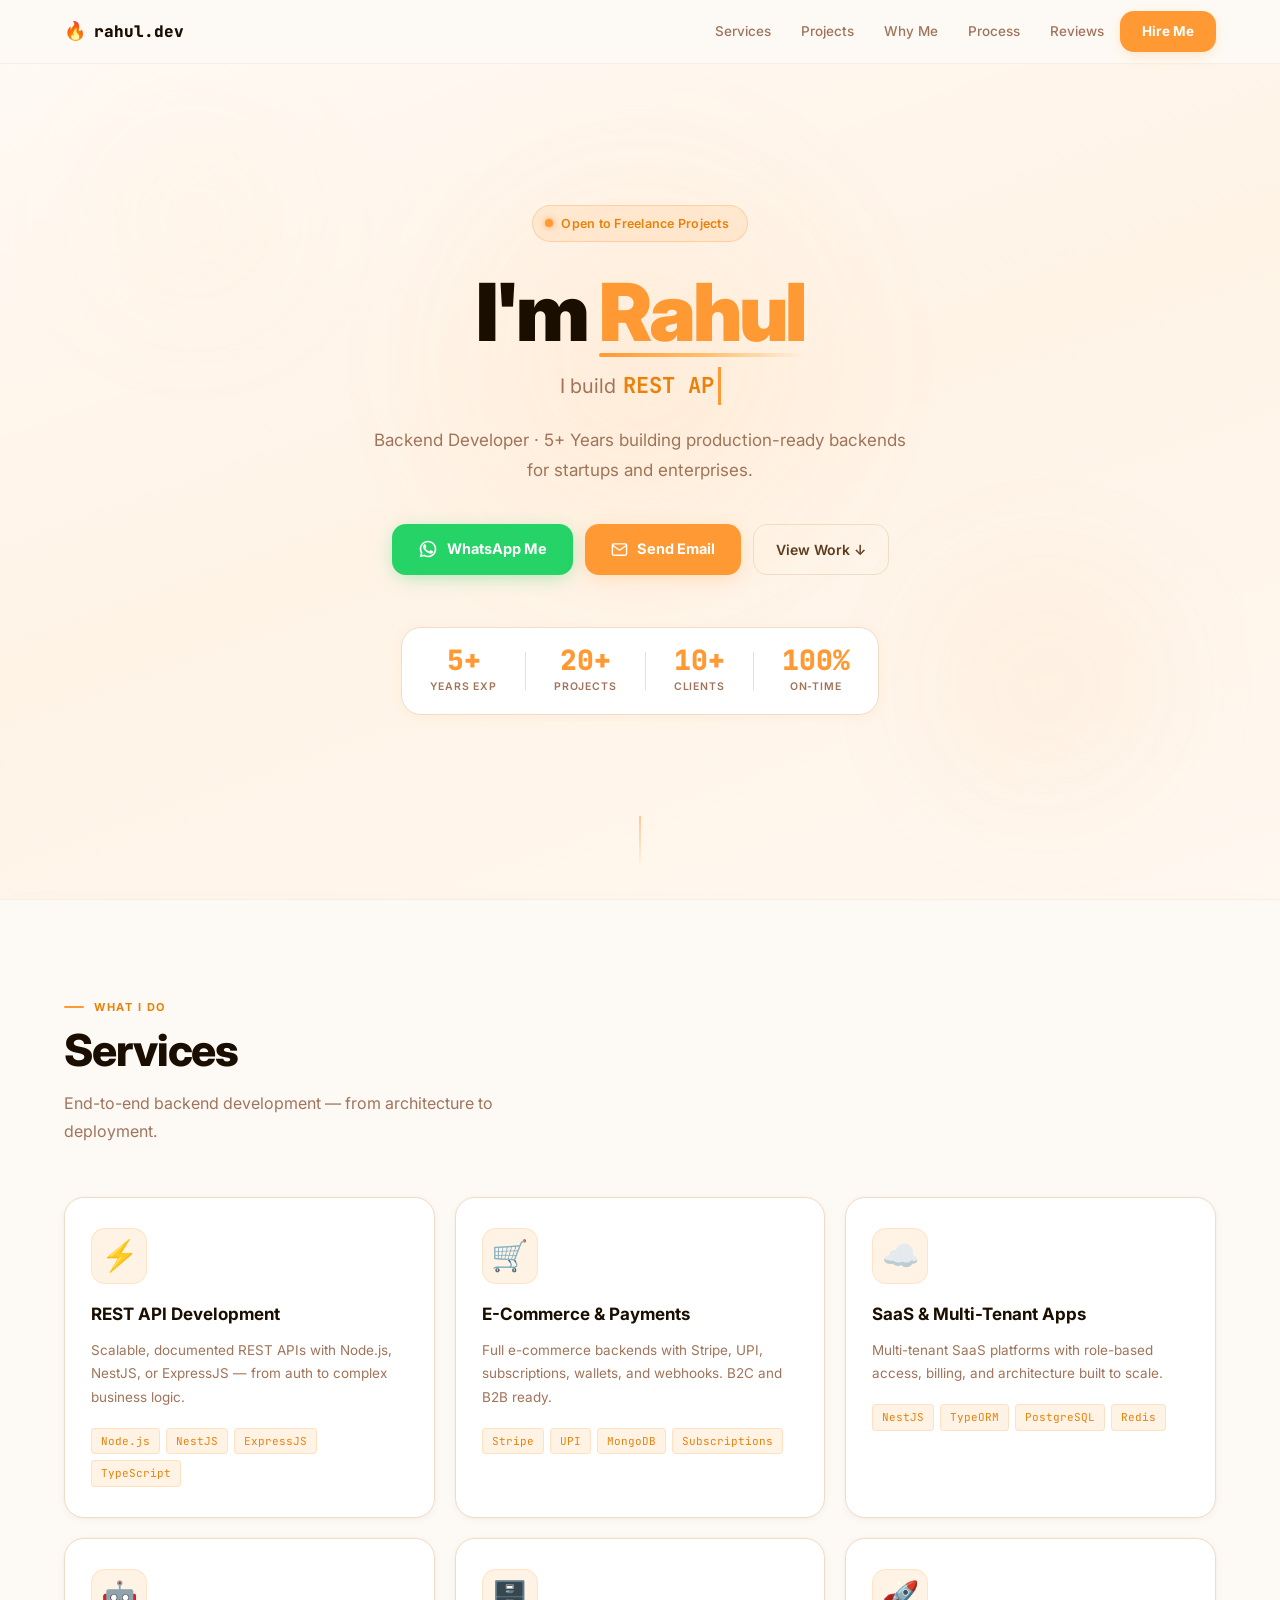
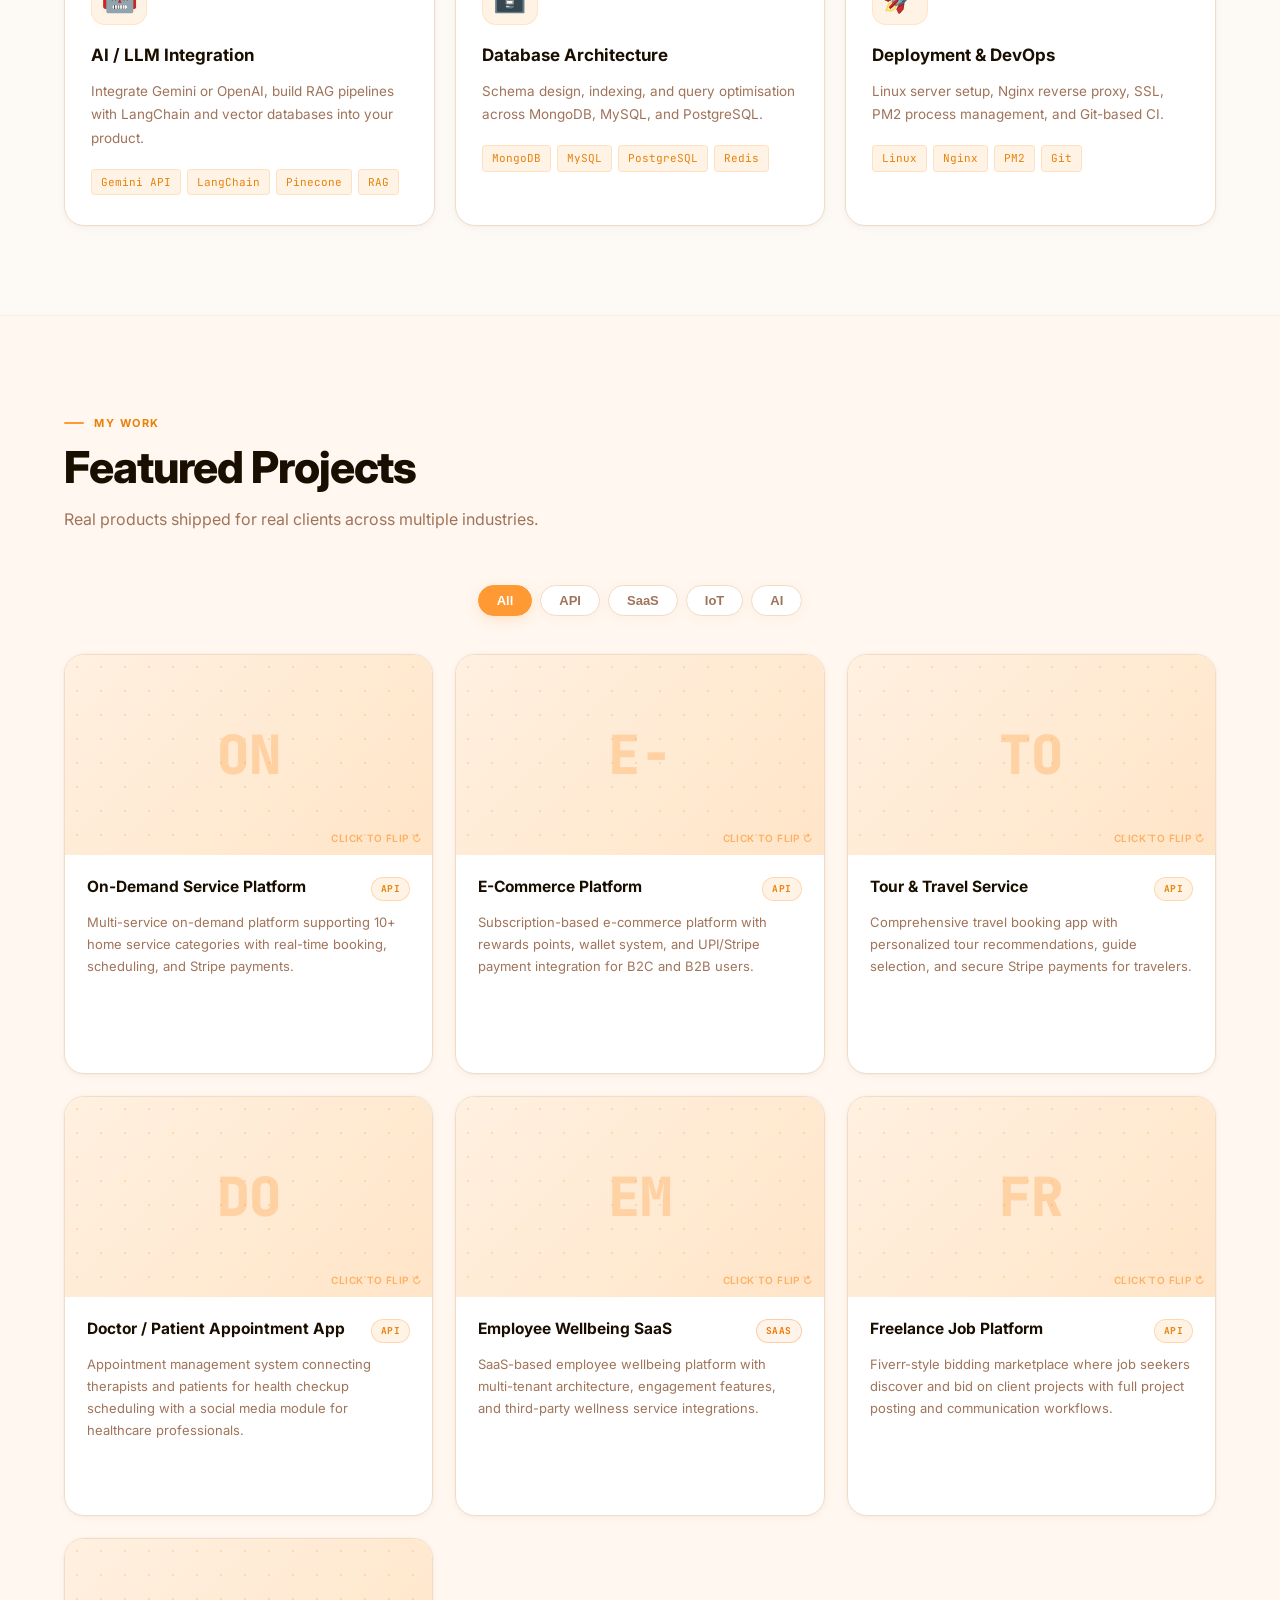
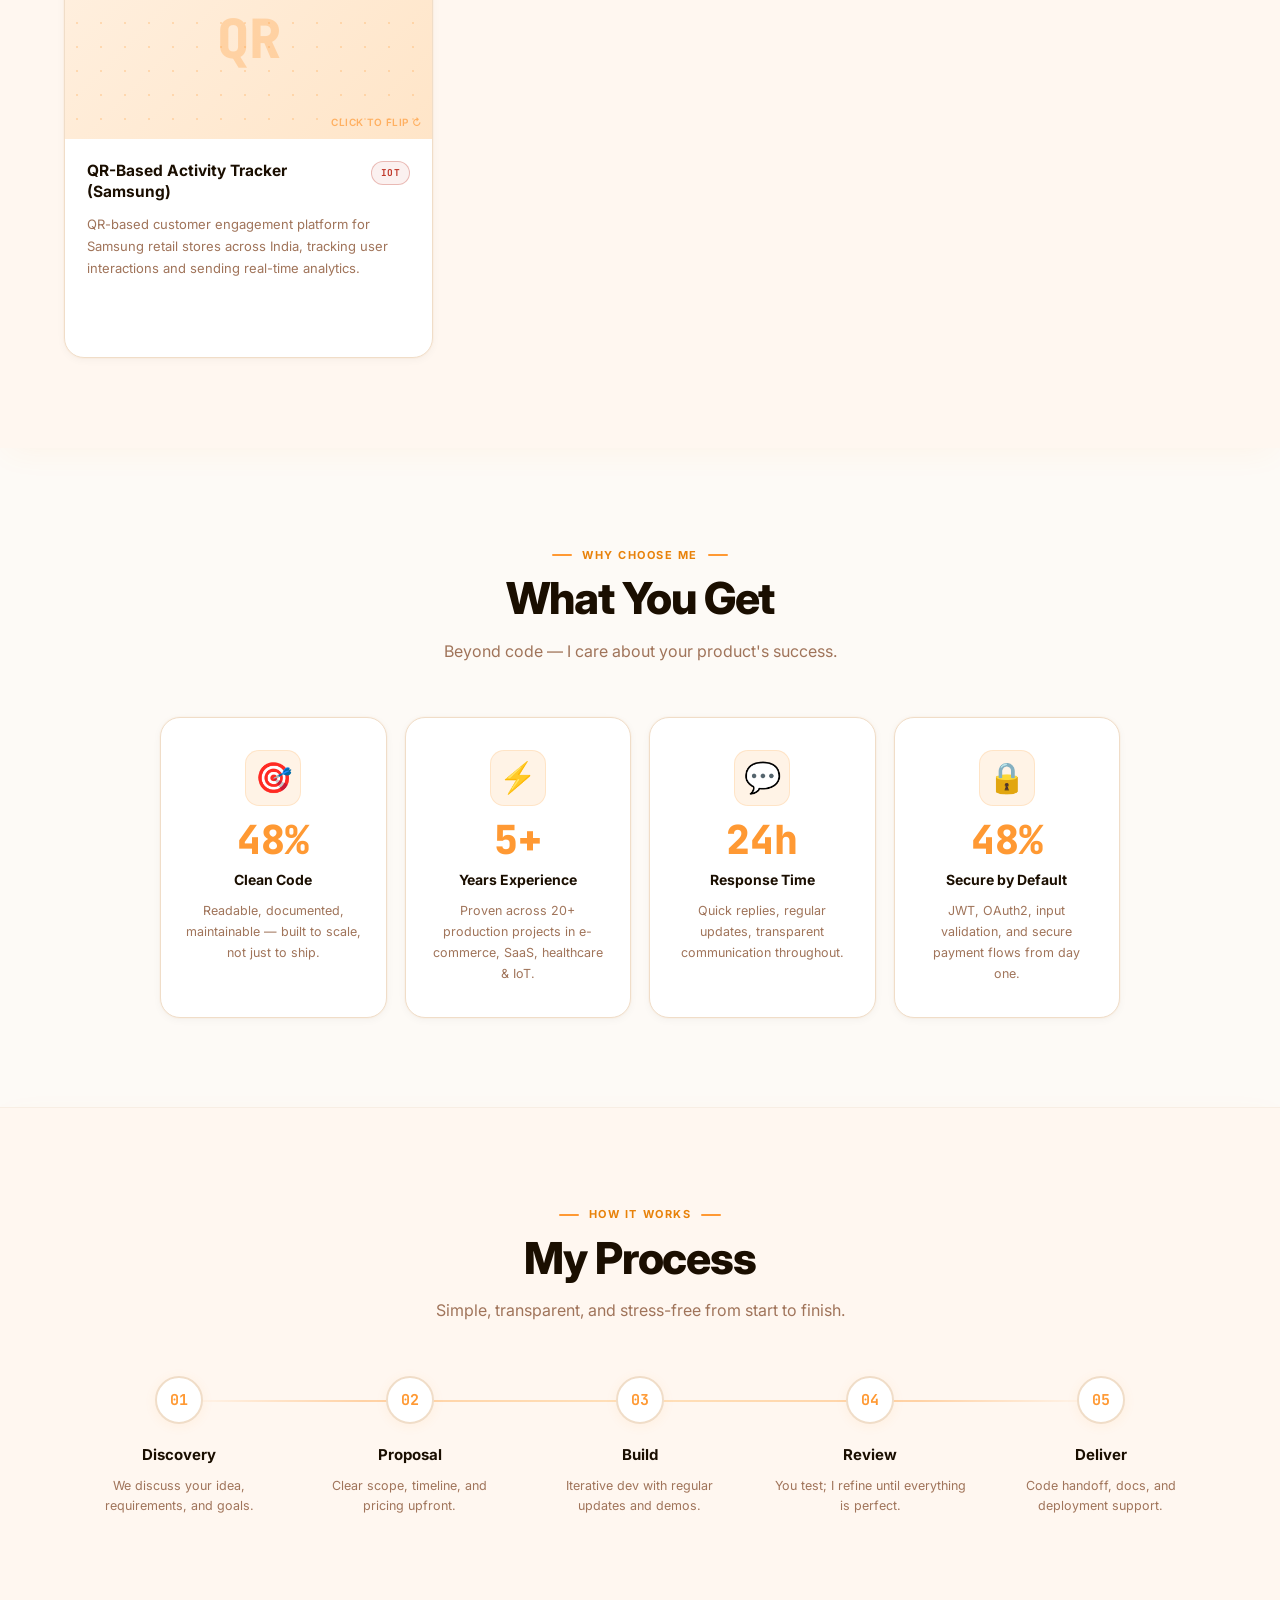
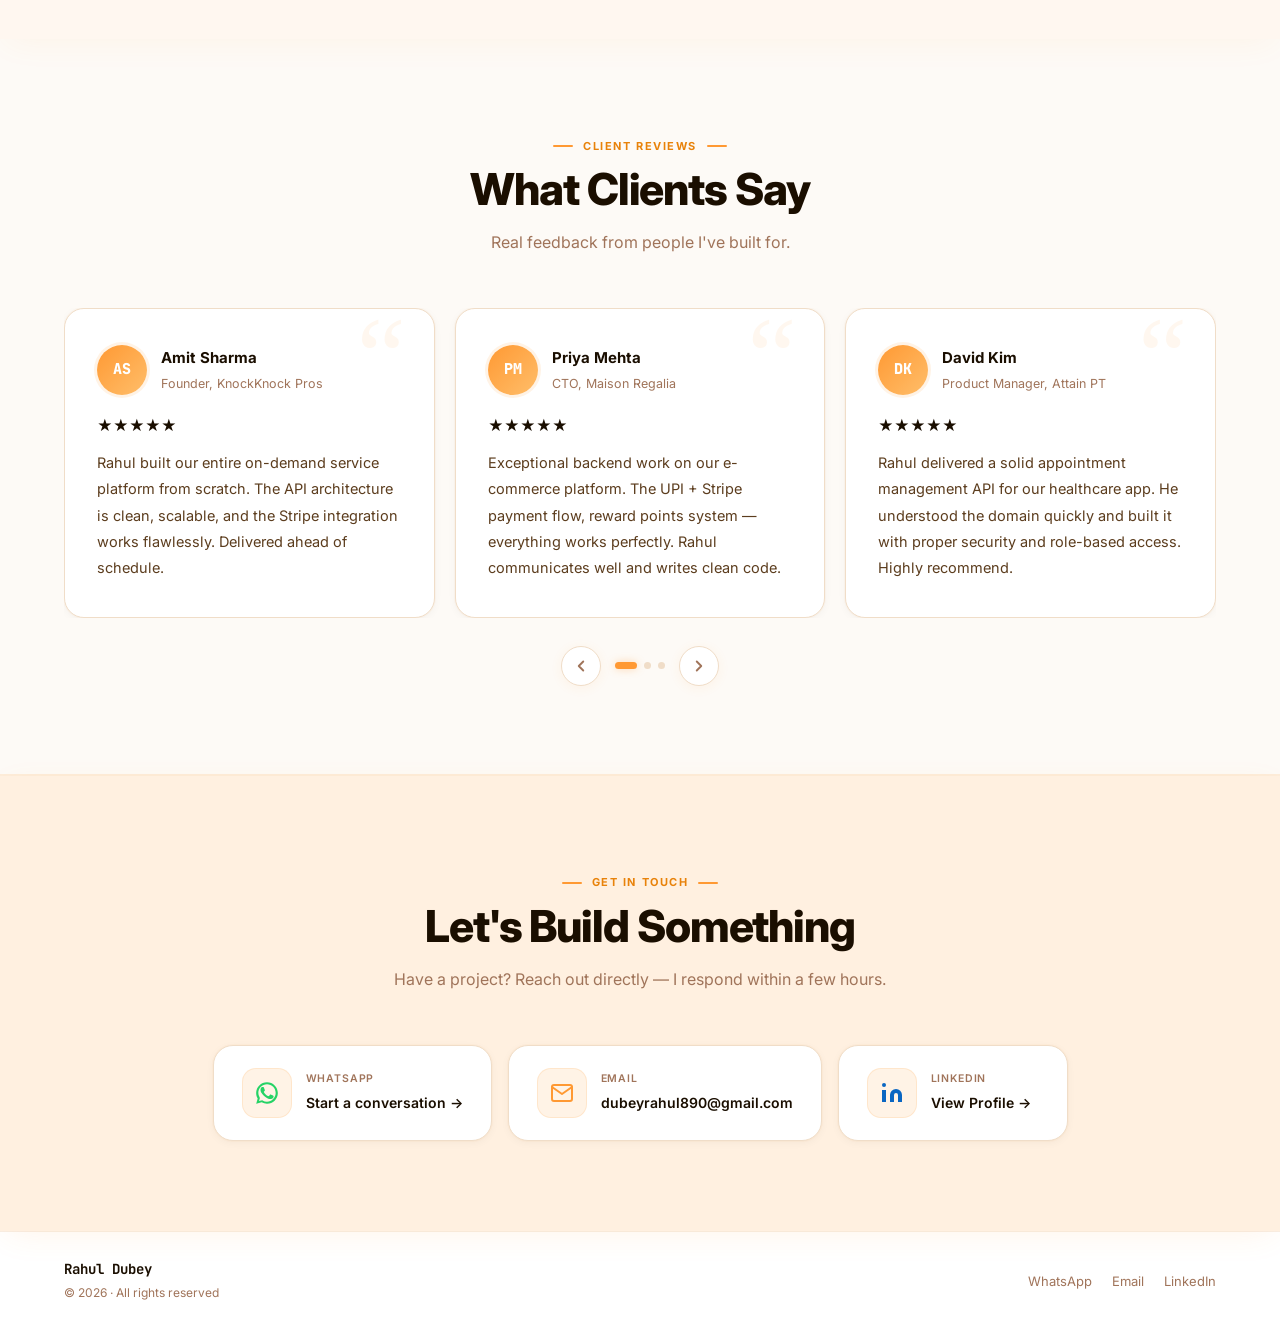
==== portfolio.html @ d38f20e8 "feat(portfolio): restructure project layout and build data-driven portfolio system - Add portfolio.j" ====
<!DOCTYPE html>
<html lang="en">
<head>
<meta charset="UTF-8">
<meta name="viewport" content="width=device-width, initial-scale=1.0">
<title>Rahul Dubey — Hire a Backend Developer</title>
<meta name="description" content="Hire Rahul Dubey — 5+ years Node.js backend developer. REST APIs, SaaS, Payments, AI. Contact via WhatsApp or Email.">
<link rel="icon" href="data:image/svg+xml,<svg xmlns=%22http://www.w3.org/2000/svg%22 viewBox=%220 0 100 100%22><text y=%22.9em%22 font-size=%2290%22>�</text></svg>">
<link rel="preconnect" href="https://fonts.googleapis.com">
<link rel="preconnect" href="https://fonts.gstatic.com" crossorigin>
<link href="https://fonts.googleapis.com/css2?family=JetBrains+Mono:wght@400;700;800&family=Inter:wght@400;500;600;700;800;900&display=swap" rel="stylesheet">
<link rel="stylesheet" href="css/portfolio-style.css">
</head>
<body>

<canvas id="pf-canvas" aria-hidden="true"></canvas>

<!-- ============ NAV ============ -->
<nav class="nav" id="pf-nav">
  <div class="nav-logo">
    <span class="nav-logo-flame">🔥</span>
    <span id="pf-nav-name">rahul.dev</span>
  </div>
  <div class="nav-links" id="pf-nav-links">
    <a href="#services" class="nav-link">Services</a>
    <a href="#projects" class="nav-link">Projects</a>
    <a href="#why"      class="nav-link">Why Me</a>
    <a href="#process"  class="nav-link">Process</a>
    <a href="#testimonials" class="nav-link">Reviews</a>
    <a href="#contact"  class="nav-link nav-cta">Hire Me</a>
  </div>
  <button class="nav-hamburger" id="pf-hamburger" aria-label="Menu">
    <span></span><span></span><span></span>
  </button>
</nav>

<!-- ============ HERO ============ -->
<section class="hero" id="home">
  <div class="hero-orb hero-orb-1" aria-hidden="true"></div>
  <div class="hero-orb hero-orb-2" aria-hidden="true"></div>
  <div class="hero-orb hero-orb-3" aria-hidden="true"></div>

  <div class="hero-inner">
    <div class="hero-badge">
      <span class="hero-badge-dot"></span>
      <span id="pf-availability-text">Open to Freelance Projects</span>
    </div>

    <h1 class="hero-name" id="pf-hero-name">I'm <span class="hero-name-accent">Rahul</span></h1>

    <div class="hero-typewriter-wrap">
      <span class="hero-tw-prefix">I build </span>
      <span class="hero-tw-text" id="pf-typewriter"></span>
    </div>

    <p class="hero-sub" id="pf-hero-sub">Backend Developer · 5+ years shipping production-ready APIs for startups and enterprises across India and beyond.</p>

    <div class="hero-ctas">
      <a href="#" id="pf-wa-btn" class="btn-wa" target="_blank" rel="noopener">
        <svg width="20" height="20" viewBox="0 0 24 24" fill="currentColor"><path d="M17.472 14.382c-.297-.149-1.758-.867-2.03-.967-.273-.099-.471-.148-.67.15-.197.297-.767.966-.94 1.164-.173.199-.347.223-.644.075-.297-.15-1.255-.463-2.39-1.475-.883-.788-1.48-1.761-1.653-2.059-.173-.297-.018-.458.13-.606.134-.133.298-.347.446-.52.149-.174.198-.298.298-.497.099-.198.05-.371-.025-.52-.075-.149-.669-1.612-.916-2.207-.242-.579-.487-.5-.669-.51-.173-.008-.371-.01-.57-.01-.198 0-.52.074-.792.372-.272.297-1.04 1.016-1.04 2.479 0 1.462 1.065 2.875 1.213 3.074.149.198 2.096 3.2 5.077 4.487.709.306 1.262.489 1.694.625.712.227 1.36.195 1.871.118.571-.085 1.758-.719 2.006-1.413.248-.694.248-1.289.173-1.413-.074-.124-.272-.198-.57-.347z"/><path d="M12 2C6.477 2 2 6.477 2 12c0 1.85.505 3.58 1.383 5.065L2.05 21.95l5.003-1.312A9.957 9.957 0 0 0 12 22c5.523 0 10-4.477 10-10S17.523 2 12 2zm0 18a7.95 7.95 0 0 1-4.073-1.117l-.292-.173-3.005.788.802-2.93-.19-.302A7.957 7.957 0 0 1 4 12c0-4.411 3.589-8 8-8s8 3.589 8 8-3.589 8-8 8z"/></svg>
        WhatsApp Me
      </a>
      <a href="#" id="pf-email-btn" class="btn-email">
        <svg width="17" height="17" viewBox="0 0 24 24" fill="none" stroke="currentColor" stroke-width="2" stroke-linecap="round" stroke-linejoin="round"><path d="M4 4h16c1.1 0 2 .9 2 2v12c0 1.1-.9 2-2 2H4c-1.1 0-2-.9-2-2V6c0-1.1.9-2 2-2z"/><polyline points="22,6 12,13 2,6"/></svg>
        Send Email
      </a>
      <a href="#projects" class="btn-ghost">View Work ↓</a>
    </div>

    <div class="hero-stats" id="pf-hero-stats"></div>
  </div>

  <a href="#services" class="scroll-cue" aria-label="Scroll down">
    <span class="scroll-cue-line"></span>
  </a>
</section>

<!-- ============ SERVICES ============ -->
<section id="services" class="section-dark">
  <div class="section-wrap">
    <div class="section-eyebrow">What I Do</div>
    <h2 class="section-heading">Services</h2>
    <p class="section-sub">End-to-end backend development — from architecture to deployment.</p>
    <div class="services-grid" id="pf-services"></div>
  </div>
</section>

<!-- ============ PROJECTS ============ -->
<section id="projects" class="section-darker">
  <div class="section-wrap">
    <div class="section-eyebrow">My Work</div>
    <h2 class="section-heading">Featured Projects</h2>
    <p class="section-sub">Real products shipped for real clients across multiple industries.</p>
    <div class="filter-row">
      <button class="filter-btn active" data-filter="all">All</button>
      <button class="filter-btn" data-filter="api">API</button>
      <button class="filter-btn" data-filter="saas">SaaS</button>
      <button class="filter-btn" data-filter="iot">IoT</button>
      <button class="filter-btn" data-filter="ai">AI</button>
    </div>
    <div class="projects-grid" id="pf-projects"></div>
  </div>
</section>

<!-- ============ WHY ME ============ -->
<section id="why" class="section-dark">
  <div class="section-wrap section-center">
    <div class="section-eyebrow">Why Choose Me</div>
    <h2 class="section-heading">What You Get</h2>
    <p class="section-sub">Beyond code — I care about your product's success.</p>
    <div class="why-grid" id="pf-why-grid"></div>
  </div>
</section>

<!-- ============ PROCESS ============ -->
<section id="process" class="section-darker">
  <div class="section-wrap section-center">
    <div class="section-eyebrow">How It Works</div>
    <h2 class="section-heading">My Process</h2>
    <p class="section-sub">Simple, transparent, and stress-free from start to finish.</p>
    <div class="process-track" id="pf-process"></div>
  </div>
</section>

<!-- ============ TESTIMONIALS ============ -->
<section id="testimonials" class="section-dark">
  <div class="section-wrap section-center">
    <div class="section-eyebrow">Client Reviews</div>
    <h2 class="section-heading">What Clients Say</h2>
    <p class="section-sub">Real feedback from people I've built for.</p>
    <div class="testimonials-track" id="pf-testimonials"></div>
    <div class="testimonials-nav">
      <button class="tnav-btn" id="pf-tprev" aria-label="Previous">
        <svg width="18" height="18" viewBox="0 0 24 24" fill="none" stroke="currentColor" stroke-width="2.5" stroke-linecap="round" stroke-linejoin="round"><polyline points="15 18 9 12 15 6"/></svg>
      </button>
      <div class="testimonials-dots" id="pf-tdots"></div>
      <button class="tnav-btn" id="pf-tnext" aria-label="Next">
        <svg width="18" height="18" viewBox="0 0 24 24" fill="none" stroke="currentColor" stroke-width="2.5" stroke-linecap="round" stroke-linejoin="round"><polyline points="9 18 15 12 9 6"/></svg>
      </button>
    </div>
  </div>
</section>

<!-- ============ CONTACT ============ -->
<section id="contact" class="section-contact">
  <div class="section-wrap section-center">
    <div class="section-eyebrow">Get In Touch</div>
    <h2 class="section-heading">Let's Build Something</h2>
    <p class="section-sub">Have a project? Reach out directly — I respond within a few hours.</p>
    <div class="contact-cards" id="pf-contact-cards">
      <a href="#" id="pf-wa-cta" class="contact-card contact-wa" target="_blank" rel="noopener">
        <div class="contact-card-icon">
          <svg width="26" height="26" viewBox="0 0 24 24" fill="#25d366"><path d="M17.472 14.382c-.297-.149-1.758-.867-2.03-.967-.273-.099-.471-.148-.67.15-.197.297-.767.966-.94 1.164-.173.199-.347.223-.644.075-.297-.15-1.255-.463-2.39-1.475-.883-.788-1.48-1.761-1.653-2.059-.173-.297-.018-.458.13-.606.134-.133.298-.347.446-.52.149-.174.198-.298.298-.497.099-.198.05-.371-.025-.52-.075-.149-.669-1.612-.916-2.207-.242-.579-.487-.5-.669-.51-.173-.008-.371-.01-.57-.01-.198 0-.52.074-.792.372-.272.297-1.04 1.016-1.04 2.479 0 1.462 1.065 2.875 1.213 3.074.149.198 2.096 3.2 5.077 4.487.709.306 1.262.489 1.694.625.712.227 1.36.195 1.871.118.571-.085 1.758-.719 2.006-1.413.248-.694.248-1.289.173-1.413-.074-.124-.272-.198-.57-.347z"/><path d="M12 2C6.477 2 2 6.477 2 12c0 1.85.505 3.58 1.383 5.065L2.05 21.95l5.003-1.312A9.957 9.957 0 0 0 12 22c5.523 0 10-4.477 10-10S17.523 2 12 2zm0 18a7.95 7.95 0 0 1-4.073-1.117l-.292-.173-3.005.788.802-2.93-.19-.302A7.957 7.957 0 0 1 4 12c0-4.411 3.589-8 8-8s8 3.589 8 8-3.589 8-8 8z"/></svg>
        </div>
        <div class="contact-card-text">
          <div class="contact-card-label">WhatsApp</div>
          <div class="contact-card-value">Start a conversation →</div>
        </div>
      </a>
      <a href="#" id="pf-email-cta" class="contact-card contact-em">
        <div class="contact-card-icon">
          <svg width="24" height="24" viewBox="0 0 24 24" fill="none" stroke="#FF9933" stroke-width="2" stroke-linecap="round" stroke-linejoin="round"><path d="M4 4h16c1.1 0 2 .9 2 2v12c0 1.1-.9 2-2 2H4c-1.1 0-2-.9-2-2V6c0-1.1.9-2 2-2z"/><polyline points="22,6 12,13 2,6"/></svg>
        </div>
        <div class="contact-card-text">
          <div class="contact-card-label">Email</div>
          <div class="contact-card-value" id="pf-email-cta-val">Send a mail →</div>
        </div>
      </a>
      <a href="#" id="pf-li-cta" class="contact-card contact-li" target="_blank" rel="noopener">
        <div class="contact-card-icon">
          <svg width="24" height="24" viewBox="0 0 24 24" fill="#0a66c2"><path d="M16 8a6 6 0 0 1 6 6v7h-4v-7a2 2 0 0 0-2-2 2 2 0 0 0-2 2v7h-4v-7a6 6 0 0 1 6-6zM2 9h4v12H2z"/><circle cx="4" cy="4" r="2"/></svg>
        </div>
        <div class="contact-card-text">
          <div class="contact-card-label">LinkedIn</div>
          <div class="contact-card-value">View Profile →</div>
        </div>
      </a>
    </div>
  </div>
</section>

<!-- ============ FOOTER ============ -->
<footer class="footer">
  <div class="footer-left">
    <span class="footer-name" id="pf-footer-name">Rahul Dubey</span>
    <span class="footer-copy">© <span id="pf-year"></span> · All rights reserved</span>
  </div>
  <div class="footer-links">
    <a href="#" id="pf-footer-wa" target="_blank" rel="noopener">WhatsApp</a>
    <a href="#" id="pf-footer-email">Email</a>
    <a href="#" id="pf-footer-li" target="_blank" rel="noopener">LinkedIn</a>
  </div>
</footer>

<script src="assets/js/portfolio.js"></script>
</body>
</html>
---- css/portfolio-style.css ----
/* =========================================================
   FREELANCE PORTFOLIO — Indian Flag Saffron Theme
   Light background · #FF9933 saffron · Clean & modern
========================================================= */

:root {
  /* Indian flag saffron */
  --saffron:      #FF9933;
  --saffron-deep: #E8820A;
  --saffron-light:#FFF0E0;
  --saffron-mid:  #FFE5C8;
  --saffron-soft: rgba(255,153,51,.12);
  --saffron-glow: rgba(255,153,51,.35);

  --gold:         #F07800;
  --gold-light:   #FFBE6A;

  /* backgrounds — light & warm */
  --bg:           #FDFAF6;
  --bg-alt:       #FFF7F0;
  --bg-card:      #FFFFFF;
  --bg-dark:      #1A0E00;

  /* borders */
  --border:       #F0DDC8;
  --border-soft:  #F8EEE4;

  /* text */
  --text:         #1A0E00;
  --text-dim:     #5C3D1E;
  --text-muted:   #A0745A;

  /* whatsapp */
  --whatsapp:     #25D366;
  --wa-soft:      rgba(37,211,102,.12);

  --r:  8px;
  --rl: 14px;
  --rx: 20px;

  --font:      'Inter', -apple-system, sans-serif;
  --font-mono: 'JetBrains Mono', ui-monospace, monospace;

  --shadow-sm: 0 2px 12px rgba(255,153,51,.08);
  --shadow:    0 4px 24px rgba(255,153,51,.12);
  --shadow-lg: 0 12px 48px rgba(255,153,51,.18);
}

*, *::before, *::after { box-sizing: border-box; margin: 0; padding: 0; }
html { scroll-behavior: smooth; }
body {
  font-family: var(--font);
  background: var(--bg);
  color: var(--text);
  font-size: 15px;
  line-height: 1.7;
  -webkit-font-smoothing: antialiased;
  overflow-x: hidden;
}
a { color: inherit; text-decoration: none; }
ul { list-style: none; }
img { max-width: 100%; display: block; }
::selection { background: var(--saffron-soft); color: var(--saffron-deep); }

::-webkit-scrollbar { width: 5px; }
::-webkit-scrollbar-track { background: var(--bg); }
::-webkit-scrollbar-thumb { background: var(--saffron-light); border-radius: 5px; }
::-webkit-scrollbar-thumb:hover { background: var(--saffron); }

/* =========================================================
   CANVAS
========================================================= */
#pf-canvas {
  position: fixed;
  inset: 0;
  z-index: 0;
  pointer-events: none;
  opacity: .25;
}

/* =========================================================
   NAV
========================================================= */
.nav {
  position: fixed;
  top: 0; left: 0; right: 0;
  z-index: 200;
  height: 64px;
  padding: 0 5vw;
  display: flex;
  align-items: center;
  justify-content: space-between;
  background: rgba(253,250,246,.94);
  backdrop-filter: blur(16px);
  border-bottom: 1px solid var(--border-soft);
  transition: box-shadow .3s, background .3s;
}
.nav.scrolled {
  box-shadow: 0 2px 20px rgba(255,153,51,.1);
  background: rgba(253,250,246,.98);
}

.nav-logo {
  display: flex;
  align-items: center;
  gap: 8px;
  font-family: var(--font-mono);
  font-weight: 800;
  font-size: 16px;
  color: var(--text);
}
.nav-logo-flame { font-size: 18px; }

.nav-links {
  display: flex;
  align-items: center;
  gap: 2px;
}
.nav-link {
  font-size: 13.5px;
  font-weight: 500;
  color: var(--text-muted);
  padding: 7px 14px;
  border-radius: var(--r);
  transition: .15s ease;
}
.nav-link:hover { color: var(--saffron-deep); background: var(--saffron-soft); }

.nav-cta {
  background: var(--saffron) !important;
  color: #fff !important;
  font-weight: 700;
  padding: 9px 22px;
  border-radius: var(--rl);
  box-shadow: 0 4px 16px -4px var(--saffron-glow);
  transition: .2s ease !important;
}
.nav-cta:hover {
  background: var(--saffron-deep) !important;
  transform: translateY(-1px);
  box-shadow: 0 8px 24px -4px var(--saffron-glow) !important;
}

.nav-hamburger {
  display: none;
  flex-direction: column;
  gap: 5px;
  background: none;
  border: none;
  cursor: pointer;
  padding: 6px;
}
.nav-hamburger span {
  display: block; width: 22px; height: 2px;
  background: var(--text-dim); border-radius: 2px; transition: .2s ease;
}

/* =========================================================
   HERO
========================================================= */
.hero {
  position: relative;
  min-height: 100vh;
  display: flex;
  flex-direction: column;
  align-items: center;
  justify-content: center;
  padding: 100px 5vw 80px;
  overflow: hidden;
  z-index: 1;
  background: linear-gradient(160deg, #FFFAF5 0%, #FFF3E6 50%, #FFF8F0 100%);
}

/* decorative blobs */
.hero-orb {
  position: absolute;
  border-radius: 50%;
  pointer-events: none;
  filter: blur(70px);
  opacity: .6;
}
.hero-orb-1 {
  width: 500px; height: 500px;
  background: radial-gradient(circle, rgba(255,153,51,.18) 0%, transparent 70%);
  top: 40%; left: 50%;
  transform: translate(-50%,-50%);
  animation: orb1 14s ease-in-out infinite alternate;
}
.hero-orb-2 {
  width: 340px; height: 340px;
  background: radial-gradient(circle, rgba(240,120,0,.12) 0%, transparent 70%);
  bottom: 5%; right: 5%;
  animation: orb1 18s ease-in-out infinite alternate-reverse;
}
.hero-orb-3 {
  width: 260px; height: 260px;
  background: radial-gradient(circle, rgba(255,190,106,.15) 0%, transparent 70%);
  top: 10%; left: 5%;
  animation: orb1 11s ease-in-out infinite alternate;
}
@keyframes orb1 { from{transform:translate(0,0);} to{transform:translate(20px,-18px);} }
.hero-orb-1 { animation: orb-c 16s ease-in-out infinite alternate; }
@keyframes orb-c {
  from { transform: translate(-50%,-50%) scale(1); }
  to   { transform: translate(-50%,-42%) scale(1.1); }
}

.hero-inner {
  position: relative;
  z-index: 2;
  max-width: 760px;
  text-align: center;
}

.hero-badge {
  display: inline-flex;
  align-items: center;
  gap: 8px;
  background: var(--saffron-soft);
  border: 1px solid rgba(255,153,51,.3);
  border-radius: 999px;
  padding: 7px 18px 7px 12px;
  font-size: 12.5px;
  font-weight: 600;
  color: var(--saffron-deep);
  margin-bottom: 28px;
  letter-spacing: .02em;
}
.hero-badge-dot {
  width: 8px; height: 8px; border-radius: 50%;
  background: var(--saffron);
  box-shadow: 0 0 6px var(--saffron);
  animation: pulse 2s ease-in-out infinite;
}
@keyframes pulse { 0%,100%{opacity:1;} 50%{opacity:.45;} }

.hero-name {
  font-size: clamp(44px, 7.5vw, 80px);
  font-weight: 900;
  letter-spacing: -.035em;
  line-height: 1.05;
  margin-bottom: 12px;
  color: var(--text);
}
.hero-name-accent {
  color: var(--saffron);
  position: relative;
  display: inline-block;
}
.hero-name-accent::after {
  content: '';
  position: absolute;
  left: 0; right: 0; bottom: -3px;
  height: 4px;
  background: linear-gradient(90deg, var(--saffron), var(--gold-light), transparent);
  border-radius: 2px;
}

.hero-typewriter-wrap {
  display: flex;
  align-items: center;
  justify-content: center;
  gap: 7px;
  margin-bottom: 20px;
  height: 40px;
}
.hero-tw-prefix { font-size: 20px; color: var(--text-muted); }
.hero-tw-text {
  font-size: 22px;
  font-weight: 700;
  color: var(--saffron-deep);
  font-family: var(--font-mono);
  border-right: 3px solid var(--saffron);
  padding-right: 4px;
  min-width: 4px;
  animation: blink 1s step-end infinite;
}
@keyframes blink { 50% { border-color: transparent; } }

.hero-sub {
  font-size: clamp(14px, 2vw, 17px);
  color: var(--text-muted);
  margin-bottom: 38px;
  max-width: 540px;
  margin-left: auto;
  margin-right: auto;
  line-height: 1.75;
}

.hero-ctas {
  display: flex;
  gap: 12px;
  justify-content: center;
  flex-wrap: wrap;
  margin-bottom: 52px;
}

.btn-wa {
  display: inline-flex; align-items: center; gap: 9px;
  padding: 13px 26px;
  background: var(--whatsapp);
  color: #fff;
  font-size: 14.5px; font-weight: 700;
  border-radius: var(--rl);
  box-shadow: 0 4px 20px -4px rgba(37,211,102,.45);
  transition: .2s ease;
}
.btn-wa:hover { background: #1db954; transform: translateY(-2px); box-shadow: 0 8px 28px -4px rgba(37,211,102,.55); }

.btn-email {
  display: inline-flex; align-items: center; gap: 9px;
  padding: 13px 26px;
  background: var(--saffron);
  color: #fff;
  font-size: 14.5px; font-weight: 700;
  border-radius: var(--rl);
  box-shadow: 0 4px 20px -4px var(--saffron-glow);
  transition: .2s ease;
}
.btn-email:hover { background: var(--saffron-deep); transform: translateY(-2px); box-shadow: 0 8px 28px -4px var(--saffron-glow); }

.btn-ghost {
  display: inline-flex; align-items: center; gap: 9px;
  padding: 13px 22px;
  background: transparent;
  color: var(--text-dim);
  font-size: 14px; font-weight: 600;
  border-radius: var(--rl);
  border: 1.5px solid var(--border);
  transition: .2s ease;
}
.btn-ghost:hover { border-color: var(--saffron); color: var(--saffron-deep); background: var(--saffron-soft); transform: translateY(-2px); }

/* stats strip */
.hero-stats {
  display: inline-flex;
  align-items: center;
  border: 1.5px solid var(--border);
  border-radius: var(--rx);
  background: var(--bg-card);
  box-shadow: var(--shadow-sm);
  overflow: hidden;
}
.hero-stat { padding: 18px 28px; text-align: center; }
.hero-stat-sep { width: 1px; height: 38px; background: var(--border); flex-shrink: 0; }
.hero-stat-num {
  font-family: var(--font-mono);
  font-size: 28px; font-weight: 800;
  color: var(--saffron);
  line-height: 1; margin-bottom: 4px;
}
.hero-stat-label {
  font-size: 10.5px; color: var(--text-muted);
  text-transform: uppercase; letter-spacing: .08em; font-weight: 600;
}

/* scroll cue */
.scroll-cue {
  position: absolute; bottom: 32px; left: 50%;
  transform: translateX(-50%); z-index: 2;
  display: flex; flex-direction: column; align-items: center;
}
.scroll-cue-line {
  width: 1px; height: 52px;
  background: linear-gradient(to bottom, var(--saffron), transparent);
  animation: scroll-ln 2s ease-in-out infinite;
}
@keyframes scroll-ln {
  0%   { transform: scaleY(0); transform-origin: top; }
  50%  { transform: scaleY(1); transform-origin: top; }
  51%  { transform: scaleY(1); transform-origin: bottom; }
  100% { transform: scaleY(0); transform-origin: bottom; }
}

/* =========================================================
   SECTIONS
========================================================= */
.section-dark    { background: var(--bg);          position: relative; z-index: 2; box-shadow: 0 -1px 0 var(--border-soft), 0 8px 32px -8px rgba(255,153,51,.06); }
.section-darker  { background: var(--bg-alt);       position: relative; z-index: 3; box-shadow: 0 -1px 0 var(--border-soft), 0 8px 32px -8px rgba(255,153,51,.08); }
.section-contact { background: var(--saffron-light);position: relative; z-index: 4; box-shadow: 0 -2px 0 rgba(255,153,51,.15), 0 8px 32px -8px rgba(255,153,51,.12); }

.section-wrap {
  width: 100%;
  padding: 90px 5vw;
}
.section-center { text-align: center; }
.section-center .section-sub { margin-left: auto; margin-right: auto; }

.section-eyebrow {
  display: inline-flex;
  align-items: center;
  gap: 10px;
  font-size: 11px; font-weight: 700;
  text-transform: uppercase; letter-spacing: .14em;
  color: var(--saffron-deep);
  margin-bottom: 10px;
}
.section-eyebrow::before {
  content: '';
  width: 20px; height: 2px;
  background: var(--saffron);
  border-radius: 2px;
}
.section-center .section-eyebrow::after {
  content: '';
  width: 20px; height: 2px;
  background: var(--saffron);
  border-radius: 2px;
}

.section-heading {
  font-size: clamp(26px, 4vw, 44px);
  font-weight: 800; letter-spacing: -.025em; line-height: 1.1;
  margin-bottom: 14px; color: var(--text);
}
.section-sub {
  font-size: 16px; color: var(--text-muted);
  max-width: 520px; margin-bottom: 52px; line-height: 1.75;
}

/* =========================================================
   SERVICES
========================================================= */
.services-grid {
  display: grid;
  grid-template-columns: repeat(auto-fill, minmax(300px, 1fr));
  gap: 20px;
}

.svc-card {
  background: var(--bg-card);
  border: 1.5px solid var(--border);
  border-radius: var(--rx);
  padding: 30px 26px;
  position: relative;
  overflow: hidden;
  cursor: default;
  transition: transform .28s ease, box-shadow .28s ease, border-color .28s ease;
  box-shadow: 0 2px 8px rgba(0,0,0,.04), 0 0 0 1px rgba(255,153,51,.04);
  z-index: 1;
}
.svc-card::before {
  content: '';
  position: absolute;
  top: 0; left: 0; right: 0; height: 3px;
  background: linear-gradient(90deg, var(--saffron), var(--gold-light));
  transform: scaleX(0); transform-origin: left;
  transition: transform .35s ease;
  border-radius: var(--rx) var(--rx) 0 0;
}
.svc-card:hover {
  transform: translateY(-6px);
  border-color: rgba(255,153,51,.35);
  box-shadow: 0 20px 48px -8px rgba(255,153,51,.2), 0 4px 16px rgba(0,0,0,.06);
  z-index: 2;
}
.svc-card:hover::before { transform: scaleX(1); }

.svc-icon {
  font-size: 30px; margin-bottom: 16px;
  display: inline-flex; align-items: center; justify-content: center;
  width: 56px; height: 56px;
  background: var(--saffron-soft);
  border-radius: var(--rl);
  border: 1px solid rgba(255,153,51,.18);
}
.svc-title { font-size: 17px; font-weight: 700; color: var(--text); margin-bottom: 10px; }
.svc-desc  { font-size: 13.5px; color: var(--text-muted); line-height: 1.75; margin-bottom: 18px; }
.svc-tags  { display: flex; flex-wrap: wrap; gap: 6px; }
.svc-tag {
  font-size: 11px; font-family: var(--font-mono);
  color: var(--saffron-deep);
  background: var(--saffron-soft);
  border: 1px solid rgba(255,153,51,.2);
  border-radius: 4px; padding: 3px 9px;
}

/* =========================================================
   PROJECTS
========================================================= */
.filter-row {
  display: flex; gap: 8px; flex-wrap: wrap;
  justify-content: center; margin-bottom: 38px;
}
.filter-btn {
  font-size: 13px; font-weight: 600;
  padding: 7px 18px; border-radius: 999px;
  border: 1.5px solid var(--border);
  background: var(--bg-card); color: var(--text-muted);
  cursor: pointer; transition: .15s ease;
  box-shadow: var(--shadow-sm);
}
.filter-btn:hover,
.filter-btn.active {
  background: var(--saffron);
  color: #fff; border-color: var(--saffron);
  box-shadow: 0 4px 16px -4px var(--saffron-glow);
}

.projects-grid {
  display: grid;
  grid-template-columns: repeat(auto-fill, minmax(320px, 1fr));
  gap: 22px;
}

.pf-card {
  perspective: 1200px;
  cursor: pointer;
  display: flex;
  flex-direction: column;
  position: relative;
  border-radius: var(--rx);
  overflow: visible;
  background: transparent;
  border: none;
  box-shadow: none;
  transition: none;
}
.pf-card:hover { transform: none; box-shadow: none; border-color: transparent; }
.pf-card.hidden { display: none; }

.pf-card-thumb {
  height: 200px;
  background: linear-gradient(135deg, var(--saffron-light) 0%, var(--saffron-mid) 100%);
  display: flex; align-items: center; justify-content: center;
  position: relative; overflow: hidden; flex-shrink: 0;
}
.pf-card-thumb-bg {
  position: absolute; inset: 0;
  background-image: radial-gradient(circle 1px at center, rgba(255,153,51,.25) 1px, transparent 0);
  background-size: 24px 24px;
}
.pf-card-thumb-abbr {
  font-family: var(--font-mono); font-size: 54px; font-weight: 800;
  color: rgba(255,153,51,.3); z-index: 1;
  transition: .3s ease; user-select: none;
}
.pf-card:hover .pf-card-thumb-abbr { color: rgba(255,153,51,.5); transform: scale(1.08); }

.pf-card-body {
  padding: 22px; flex: 1;
  display: flex; flex-direction: column; gap: 10px;
  overflow: hidden;
}
.pf-card-top { display: flex; align-items: flex-start; justify-content: space-between; gap: 8px; }
.pf-card-name { font-size: 15.5px; font-weight: 700; color: var(--text); line-height: 1.35; }
.pf-badge {
  font-size: 9.5px; font-family: var(--font-mono); font-weight: 700;
  padding: 3px 9px; border-radius: 999px; border: 1px solid;
  white-space: nowrap; letter-spacing: .05em; text-transform: uppercase;
}
.badge-api  { color: var(--saffron-deep); border-color: rgba(255,153,51,.3); background: var(--saffron-soft); }
.badge-saas { color: var(--gold);         border-color: rgba(240,120,0,.3);   background: rgba(240,120,0,.08); }
.badge-iot  { color: #C0392B;             border-color: rgba(192,57,43,.3);   background: rgba(192,57,43,.07); }
.badge-ai   { color: #7B5E00;             border-color: rgba(123,94,0,.3);    background: rgba(123,94,0,.07);  }

.pf-card-desc {
  font-size: 13px; color: var(--text-muted); line-height: 1.7;
  overflow: hidden;
  display: -webkit-box;
  -webkit-line-clamp: 4;
  -webkit-box-orient: vertical;
}
.pf-stack {
  display: flex; flex-wrap: wrap; gap: 5px;
  padding-top: 12px; border-top: 1px solid var(--border-soft); margin-top: auto;
}
.pf-stack span {
  font-family: var(--font-mono); font-size: 9.5px;
  color: var(--saffron-deep); background: var(--saffron-soft);
  border: 1px solid rgba(255,153,51,.18); border-radius: 3px; padding: 2px 7px;
}
.pf-card-footer { padding: 0 22px 18px; }
.pf-live-link {
  display: inline-flex; align-items: center; gap: 5px;
  font-size: 12.5px; font-weight: 600;
  padding: 7px 14px; border-radius: var(--r);
  border: 1.5px solid var(--border); color: var(--text-muted);
  transition: .15s ease; background: var(--bg);
}
.pf-live-link:hover { border-color: var(--saffron); color: var(--saffron-deep); background: var(--saffron-soft); }

/* ---- flip card ---- */
.pf-card-inner {
  position: relative;
  width: 100%;
  height: 420px;
  transform-style: preserve-3d;
  transition: transform .55s cubic-bezier(.4,0,.2,1);
  border-radius: var(--rx);
}
.pf-card.flipped .pf-card-inner {
  transform: rotateY(180deg);
}

/* front & back share same face styles */
.pf-card-front,
.pf-card-back {
  position: absolute;
  inset: 0;
  backface-visibility: hidden;
  -webkit-backface-visibility: hidden;
  border-radius: var(--rx);
  overflow: hidden;
  display: flex;
  flex-direction: column;
  background: var(--bg-card);
  border: 1.5px solid var(--border);
  box-shadow: 0 2px 8px rgba(0,0,0,.04), 0 0 0 1px rgba(255,153,51,.04);
  transition: box-shadow .28s, border-color .28s;
  height: 100%;
  z-index: 1;
}
.pf-card-front:hover,
.pf-card:hover .pf-card-front {
  border-color: rgba(255,153,51,.3);
  box-shadow: 0 20px 48px -8px rgba(255,153,51,.18), 0 4px 16px rgba(0,0,0,.06);
  z-index: 2;
}
.pf-card-back {
  transform: rotateY(180deg);
  background: linear-gradient(160deg, var(--saffron-light) 0%, #fff 60%);
  border-color: rgba(255,153,51,.3);
}

/* flip hint on thumb */
.pf-flip-hint {
  position: absolute;
  bottom: 8px; right: 10px;
  font-size: 10px; font-weight: 600;
  color: rgba(255,153,51,.7);
  letter-spacing: .04em;
  text-transform: uppercase;
  pointer-events: none;
}

/* back face */
.pf-back-media {
  width: 100%; height: 190px;
  background: linear-gradient(135deg, var(--saffron-mid), var(--saffron-light));
  display: flex; align-items: center; justify-content: center;
  overflow: hidden; flex-shrink: 0;
}
.pf-back-img {
  width: 100%; height: 100%; object-fit: cover; display: block;
}
.pf-back-abbr {
  font-family: var(--font-mono); font-size: 64px; font-weight: 800;
  color: rgba(255,153,51,.35); user-select: none;
}
.pf-back-body {
  padding: 20px 22px;
  display: flex; flex-direction: column; gap: 10px;
  flex: 1; overflow: hidden;
}
.pf-back-name {
  font-size: 17px; font-weight: 800; color: var(--text);
  line-height: 1.3; flex-shrink: 0;
}
.pf-back-desc {
  font-size: 13px; color: var(--text-muted); line-height: 1.65;
  overflow: hidden;
  display: -webkit-box;
  -webkit-line-clamp: 3;
  -webkit-box-orient: vertical;
}
.pf-back-actions {
  display: flex; align-items: center; gap: 10px;
  flex-wrap: wrap; margin-top: auto; flex-shrink: 0;
}
.pf-back-visit {
  display: inline-flex; align-items: center; gap: 8px;
  padding: 11px 22px;
  background: var(--saffron);
  color: #fff; font-size: 14px; font-weight: 700;
  border-radius: var(--rl);
  border: none; cursor: pointer;
  box-shadow: 0 4px 16px -4px var(--saffron-glow);
  transition: .2s ease; text-decoration: none;
  align-self: flex-start;
}
.pf-back-visit:hover { background: var(--saffron-deep); transform: translateY(-2px); box-shadow: 0 8px 24px -4px var(--saffron-glow); }
.pf-back-no-link {
  font-size: 12.5px; color: var(--text-muted); font-style: italic;
}
.pf-back-close {
  background: none; border: 1.5px solid var(--border);
  color: var(--text-muted); font-size: 12px; font-weight: 600;
  padding: 7px 14px; border-radius: var(--r);
  cursor: pointer; transition: .15s ease;
  align-self: flex-start;
}
.pf-back-close:hover { border-color: var(--saffron); color: var(--saffron-deep); background: var(--saffron-soft); }

/* =========================================================
   WHY ME
========================================================= */
.why-grid {
  display: grid;
  grid-template-columns: repeat(4, 1fr);
  gap: 18px;
  max-width: 960px;
  margin: 0 auto;
}
.why-card {
  background: var(--bg-card);
  border: 1.5px solid var(--border);
  border-radius: var(--rx);
  padding: 32px 24px; text-align: center;
  position: relative; overflow: hidden;
  transition: .28s ease;
  box-shadow: 0 2px 8px rgba(0,0,0,.04), 0 0 0 1px rgba(255,153,51,.04);
  z-index: 1;
}
.why-card::before {
  content: '';
  position: absolute; top: 0; left: 0; right: 0; height: 3px;
  background: linear-gradient(90deg, var(--saffron), var(--gold-light));
  transform: scaleX(0); transform-origin: left;
  transition: transform .35s; border-radius: var(--rx) var(--rx) 0 0;
}
.why-card:hover { transform: translateY(-5px); border-color: rgba(255,153,51,.25); box-shadow: 0 20px 48px -8px rgba(255,153,51,.18), 0 4px 16px rgba(0,0,0,.06); z-index: 2; }
.why-card:hover::before { transform: scaleX(1); }

.why-icon {
  font-size: 30px; margin-bottom: 14px;
  display: inline-flex; align-items: center; justify-content: center;
  width: 56px; height: 56px; border-radius: var(--rl);
  background: var(--saffron-soft); border: 1px solid rgba(255,153,51,.18);
}
.why-num {
  font-family: var(--font-mono); font-size: 40px; font-weight: 800;
  color: var(--saffron); line-height: 1; margin-bottom: 8px;
}
.why-label { font-size: 14px; font-weight: 700; color: var(--text); margin-bottom: 8px; }
.why-desc  { font-size: 12.5px; color: var(--text-muted); line-height: 1.7; }

/* =========================================================
   PROCESS
========================================================= */
.process-track {
  display: grid;
  grid-template-columns: repeat(auto-fit, minmax(160px, 1fr));
  position: relative;
}
.process-track::before {
  content: '';
  position: absolute;
  top: 24px; left: calc(100% / 10); right: calc(100% / 10);
  height: 2px;
  background: linear-gradient(90deg, transparent, var(--saffron) 20%, var(--gold-light) 50%, var(--saffron) 80%, transparent);
  opacity: .4;
  transform: translateY(0);
}
.process-step {
  padding: 0 16px 32px; text-align: center;
  position: relative; z-index: 1;
}
.process-step-num {
  width: 48px; height: 48px; border-radius: 50%;
  border: 2px solid var(--border); background: var(--bg-card);
  display: flex; align-items: center; justify-content: center;
  font-family: var(--font-mono); font-size: 15px; font-weight: 700;
  color: var(--saffron); margin: 0 auto 18px;
  transition: .25s ease;
  box-shadow: var(--shadow-sm);
}
.process-step:hover .process-step-num {
  background: var(--saffron); color: #fff;
  border-color: var(--saffron);
  box-shadow: 0 0 0 6px var(--saffron-soft), 0 6px 20px -6px var(--saffron-glow);
  transform: scale(1.1);
}
.process-step-label { font-size: 15px; font-weight: 700; color: var(--text); margin-bottom: 8px; }
.process-step-desc  { font-size: 12.5px; color: var(--text-muted); line-height: 1.65; }

/* =========================================================
   TESTIMONIALS
========================================================= */
.testimonials-track {
  display: flex;
  gap: 20px;
  overflow: hidden;
  width: 100%;
  margin: 0 auto 28px;
}
.t-card {
  flex: 0 0 calc((100% - 40px) / 3);
  background: var(--bg-card);
  border: 1.5px solid var(--border);
  border-radius: var(--rx); padding: 36px 32px;
  text-align: left; position: relative; overflow: hidden;
  box-shadow: 0 2px 8px rgba(0,0,0,.04), 0 0 0 1px rgba(255,153,51,.04);
  transition: transform .28s ease, box-shadow .28s ease, border-color .28s ease;
  z-index: 1;
}
.t-card:hover {
  transform: translateY(-4px);
  border-color: rgba(255,153,51,.25);
  box-shadow: 0 20px 48px -8px rgba(255,153,51,.16), 0 4px 16px rgba(0,0,0,.06);
  z-index: 2;
}
.t-card::before {
  content: '\201C';
  position: absolute; top: -8px; right: 28px;
  font-size: 110px; font-family: Georgia, serif;
  color: rgba(255,153,51,.08); line-height: 1; pointer-events: none;
}
.t-card-top { display: flex; align-items: center; gap: 14px; margin-bottom: 18px; }
.t-avatar {
  width: 50px; height: 50px; border-radius: 50%;
  background: linear-gradient(135deg, var(--saffron), var(--gold-light));
  display: flex; align-items: center; justify-content: center;
  font-family: var(--font-mono); font-size: 15px; font-weight: 800;
  color: #fff; flex-shrink: 0;
  box-shadow: 0 0 0 3px var(--saffron-soft);
}
.t-info-name { font-size: 15px; font-weight: 700; color: var(--text); }
.t-info-role { font-size: 12.5px; color: var(--text-muted); margin-top: 2px; }
.t-stars { display: flex; gap: 3px; margin-bottom: 12px; }
.t-star  { color: var(--saffron); font-size: 16px; }
.t-text  { font-size: 14.5px; color: var(--text-dim); line-height: 1.8; }

.testimonials-nav {
  display: flex; align-items: center; justify-content: center; gap: 14px;
}
.tnav-btn {
  width: 40px; height: 40px; border-radius: 50%;
  border: 1.5px solid var(--border); background: var(--bg-card);
  color: var(--text-muted); display: flex; align-items: center; justify-content: center;
  cursor: pointer; transition: .15s ease; box-shadow: var(--shadow-sm);
}
.tnav-btn:hover { border-color: var(--saffron); color: var(--saffron); background: var(--saffron-soft); }
.testimonials-dots { display: flex; gap: 7px; }
.t-dot {
  width: 7px; height: 7px; border-radius: 50%;
  background: var(--border); border: none; cursor: pointer;
  padding: 0; transition: .2s ease;
}
.t-dot.active {
  background: var(--saffron); width: 22px; border-radius: 4px;
  box-shadow: 0 0 8px var(--saffron-glow);
}

/* =========================================================
   CONTACT
========================================================= */
.contact-cards {
  display: flex; gap: 16px; justify-content: center; flex-wrap: wrap;
}
.contact-card {
  display: flex; align-items: center; gap: 14px;
  padding: 22px 28px; background: var(--bg-card);
  border: 1.5px solid var(--border); border-radius: var(--rx);
  min-width: 230px; transition: .25s ease; text-align: left;
  box-shadow: 0 2px 8px rgba(0,0,0,.04), 0 0 0 1px rgba(255,153,51,.04);
  z-index: 1;
  position: relative;
}
.contact-card:hover { transform: translateY(-4px); z-index: 2; }
.contact-wa:hover { border-color: var(--whatsapp); box-shadow: 0 16px 40px -8px rgba(37,211,102,.22); }
.contact-em:hover { border-color: var(--saffron);  box-shadow: 0 16px 40px -8px rgba(255,153,51,.25); }
.contact-li:hover { border-color: #0A66C2;          box-shadow: 0 16px 40px -8px rgba(10,102,194,.2);  }

.contact-card-icon {
  width: 50px; height: 50px; border-radius: var(--rl);
  background: var(--saffron-soft); border: 1px solid rgba(255,153,51,.15);
  display: flex; align-items: center; justify-content: center; flex-shrink: 0;
}
.contact-card-label { font-size: 10.5px; color: var(--text-muted); text-transform: uppercase; letter-spacing: .08em; font-weight: 600; margin-bottom: 3px; }
.contact-card-value { font-size: 14px; font-weight: 600; color: var(--text); }

/* =========================================================
   FOOTER
========================================================= */
.footer {
  padding: 26px 5vw;
  border-top: 1px solid var(--border-soft);
  background: var(--bg-card);
  display: flex; align-items: center; justify-content: space-between;
  flex-wrap: wrap; gap: 14px; position: relative; z-index: 1;
}
.footer-left  { display: flex; flex-direction: column; gap: 2px; }
.footer-name  { font-family: var(--font-mono); font-weight: 700; font-size: 14px; color: var(--text); }
.footer-copy  { font-size: 12px; color: var(--text-muted); }
.footer-links { display: flex; gap: 20px; align-items: center; flex-wrap: wrap; }
.footer-links a { font-size: 13px; color: var(--text-muted); transition: color .15s; }
.footer-links a:hover { color: var(--saffron-deep); }
.footer-dev-link { color: var(--saffron-deep) !important; font-weight: 600; }

/* =========================================================
   SCROLL REVEAL
========================================================= */
.reveal {
  opacity: 0; transform: translateY(30px);
  transition: opacity .65s ease, transform .65s ease;
}
.reveal.visible { opacity: 1; transform: translateY(0); }
.reveal-d1 { transition-delay: .12s; }
.reveal-d2 { transition-delay: .24s; }
.reveal-d3 { transition-delay: .36s; }

/* =========================================================
   MOBILE
========================================================= */
@media (max-width: 768px) {
  .nav-links {
    display: none; flex-direction: column;
    position: absolute; top: 64px; left: 0; right: 0;
    background: var(--bg-card); border-bottom: 1px solid var(--border);
    padding: 14px 16px; gap: 2px; box-shadow: var(--shadow);
  }
  .nav-links.open { display: flex; }
  .nav-hamburger { display: flex; }

  .hero-stats { flex-direction: column; width: 100%; max-width: 320px; }
  .hero-stat-sep { width: 60px; height: 1px; }

  .section-wrap { padding: 64px 5vw; }
  .contact-card { min-width: 100%; }
  .process-track { grid-template-columns: 1fr 1fr; }
  .process-track::before { display: none; }
  .t-card { padding: 26px 20px; flex: 0 0 calc((100% - 20px) / 2); }
  .why-grid { grid-template-columns: repeat(2, 1fr); }
}

@media (max-width: 480px) {
  .hero-name { font-size: 40px; }
  .hero-tw-text { font-size: 18px; }
  .hero-stats { max-width: 100%; }
  .hero-stat { padding: 14px 16px; }
  .process-track { grid-template-columns: 1fr; }
  .services-grid { grid-template-columns: 1fr; }
  .why-grid { grid-template-columns: 1fr 1fr; }
  .t-card { flex: 0 0 100%; }
}
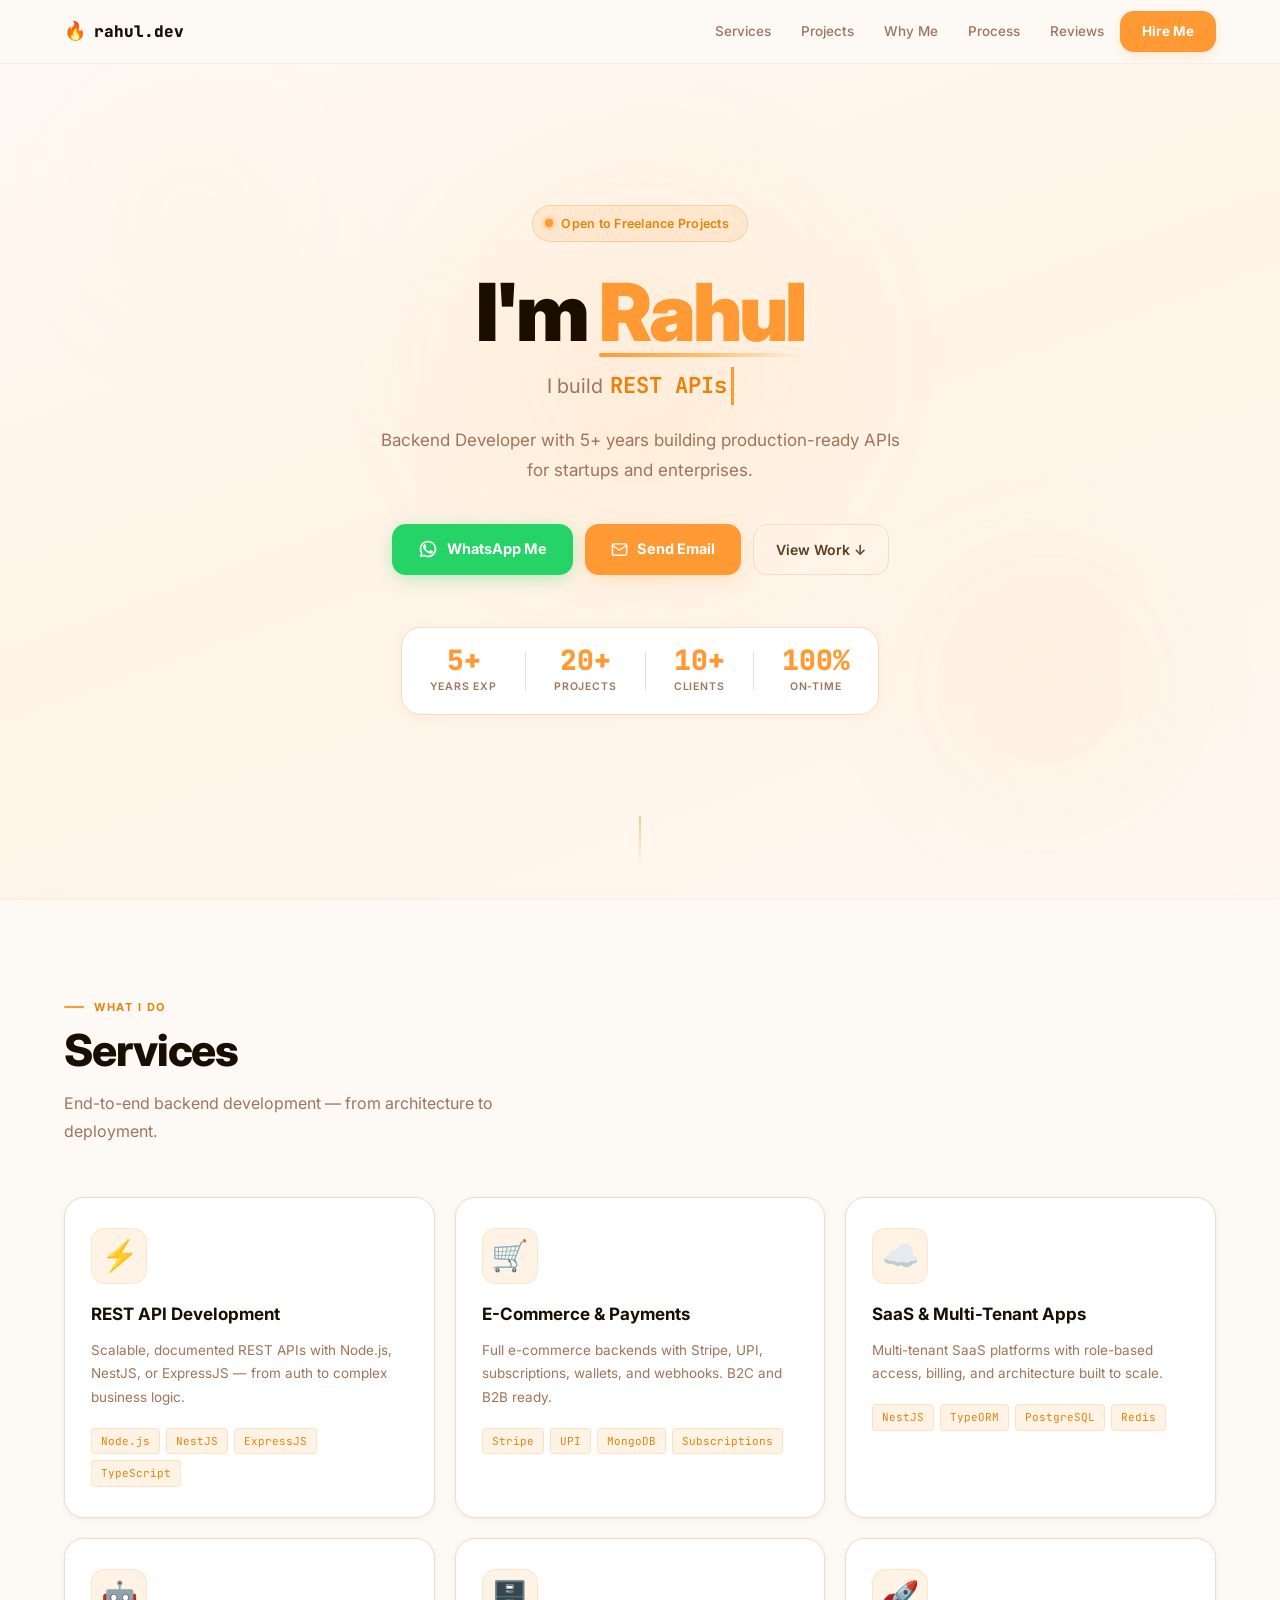
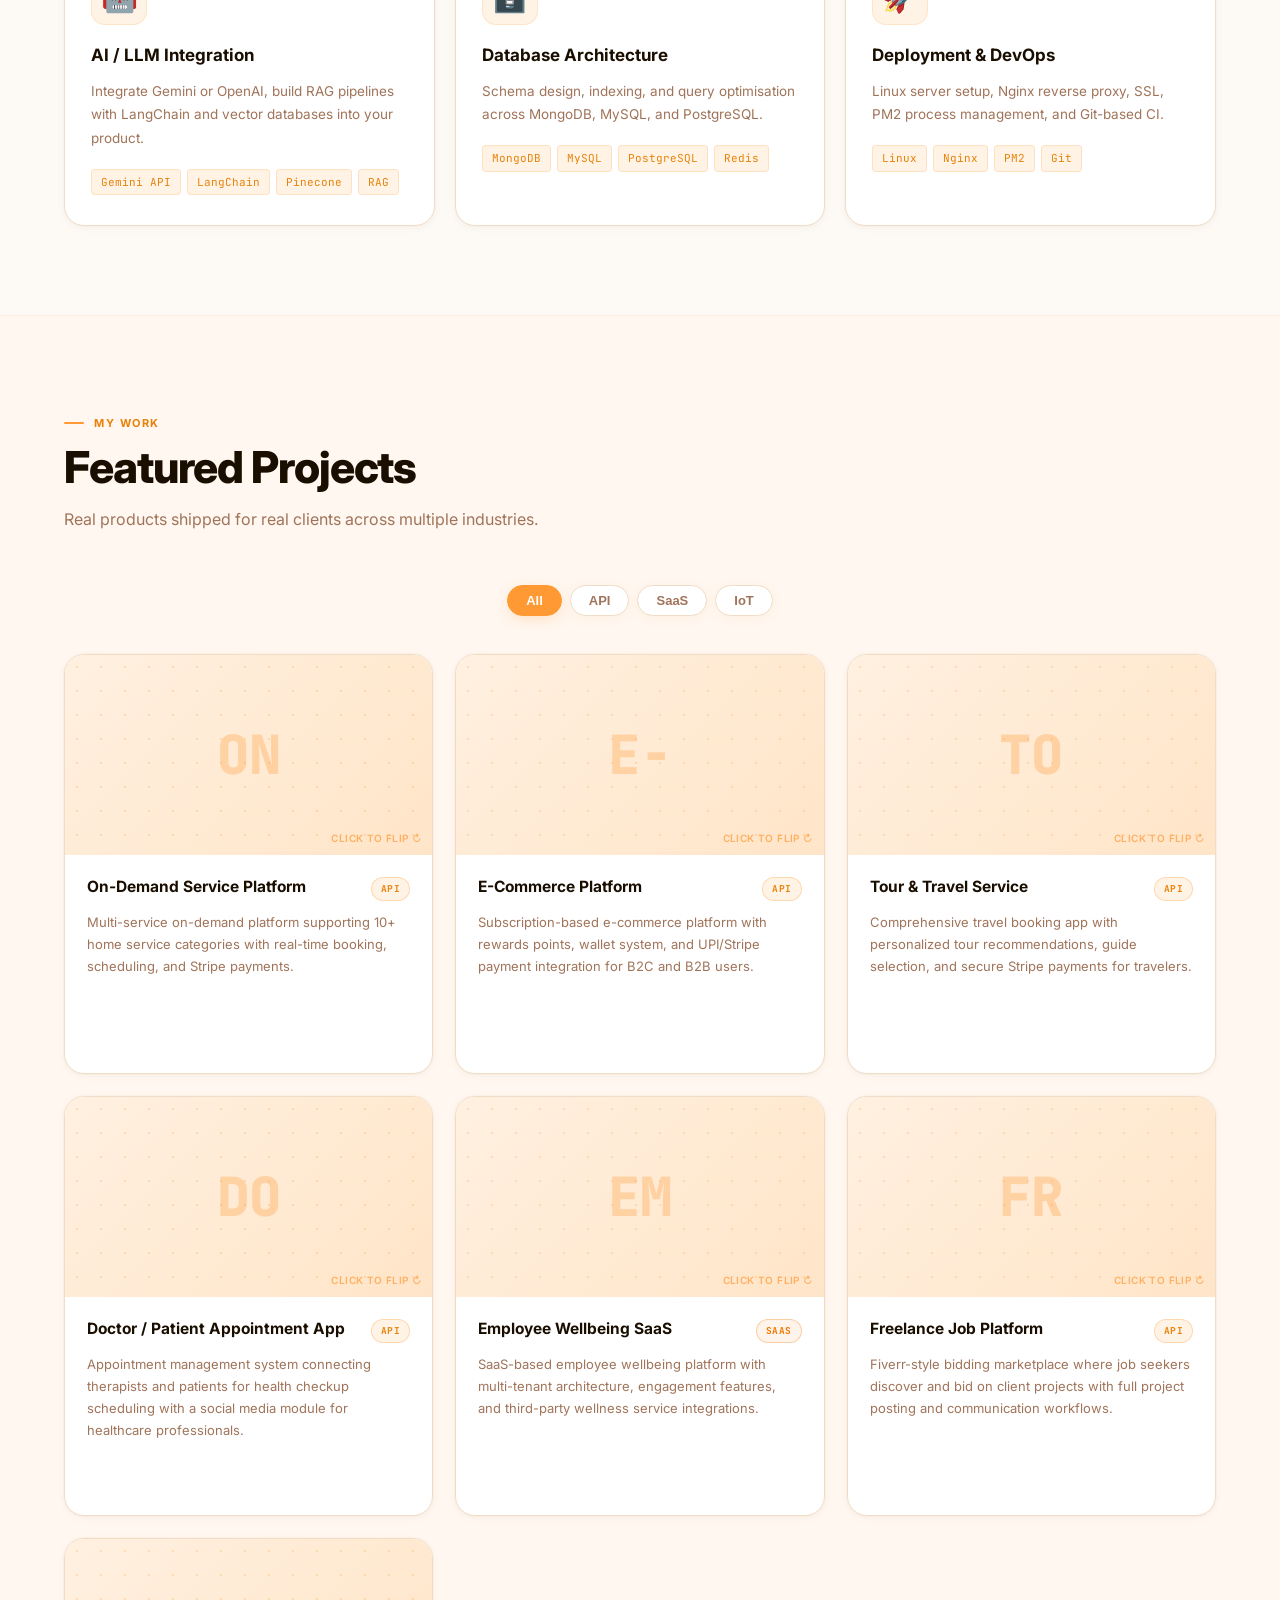
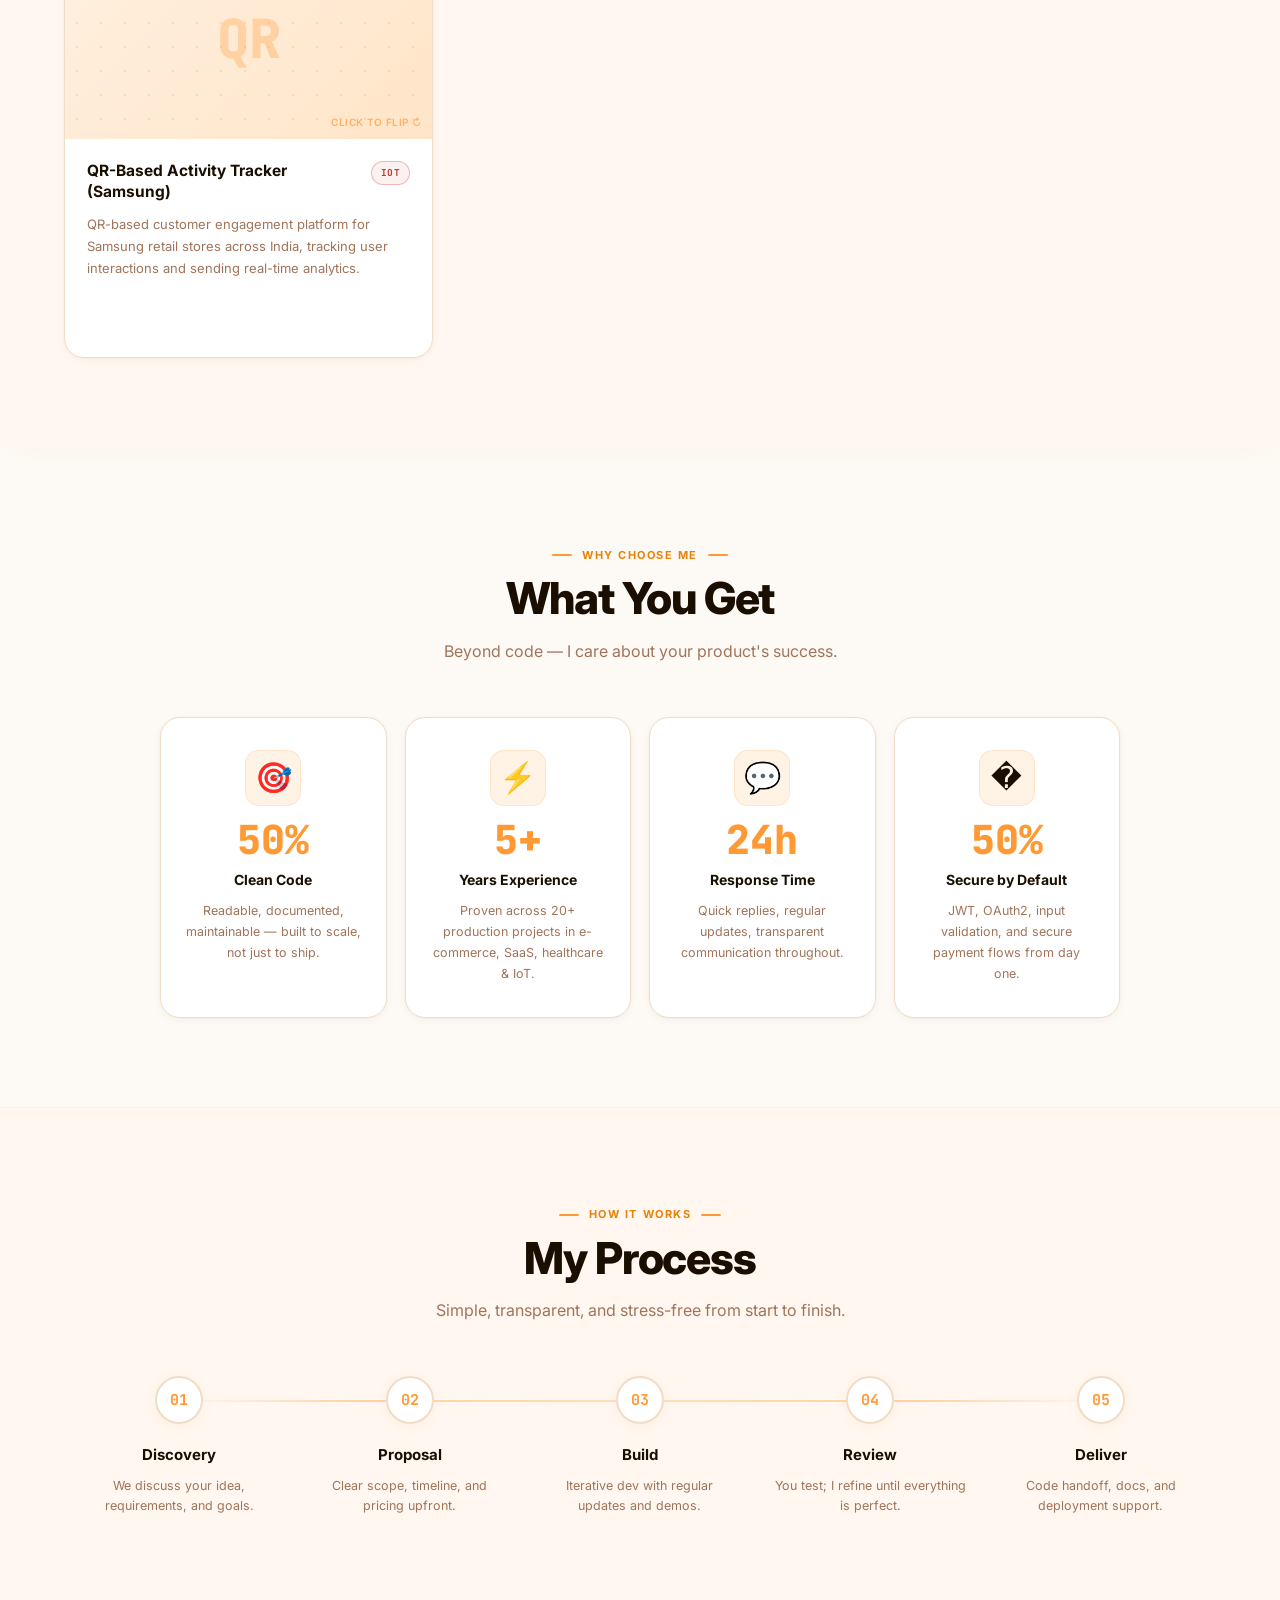
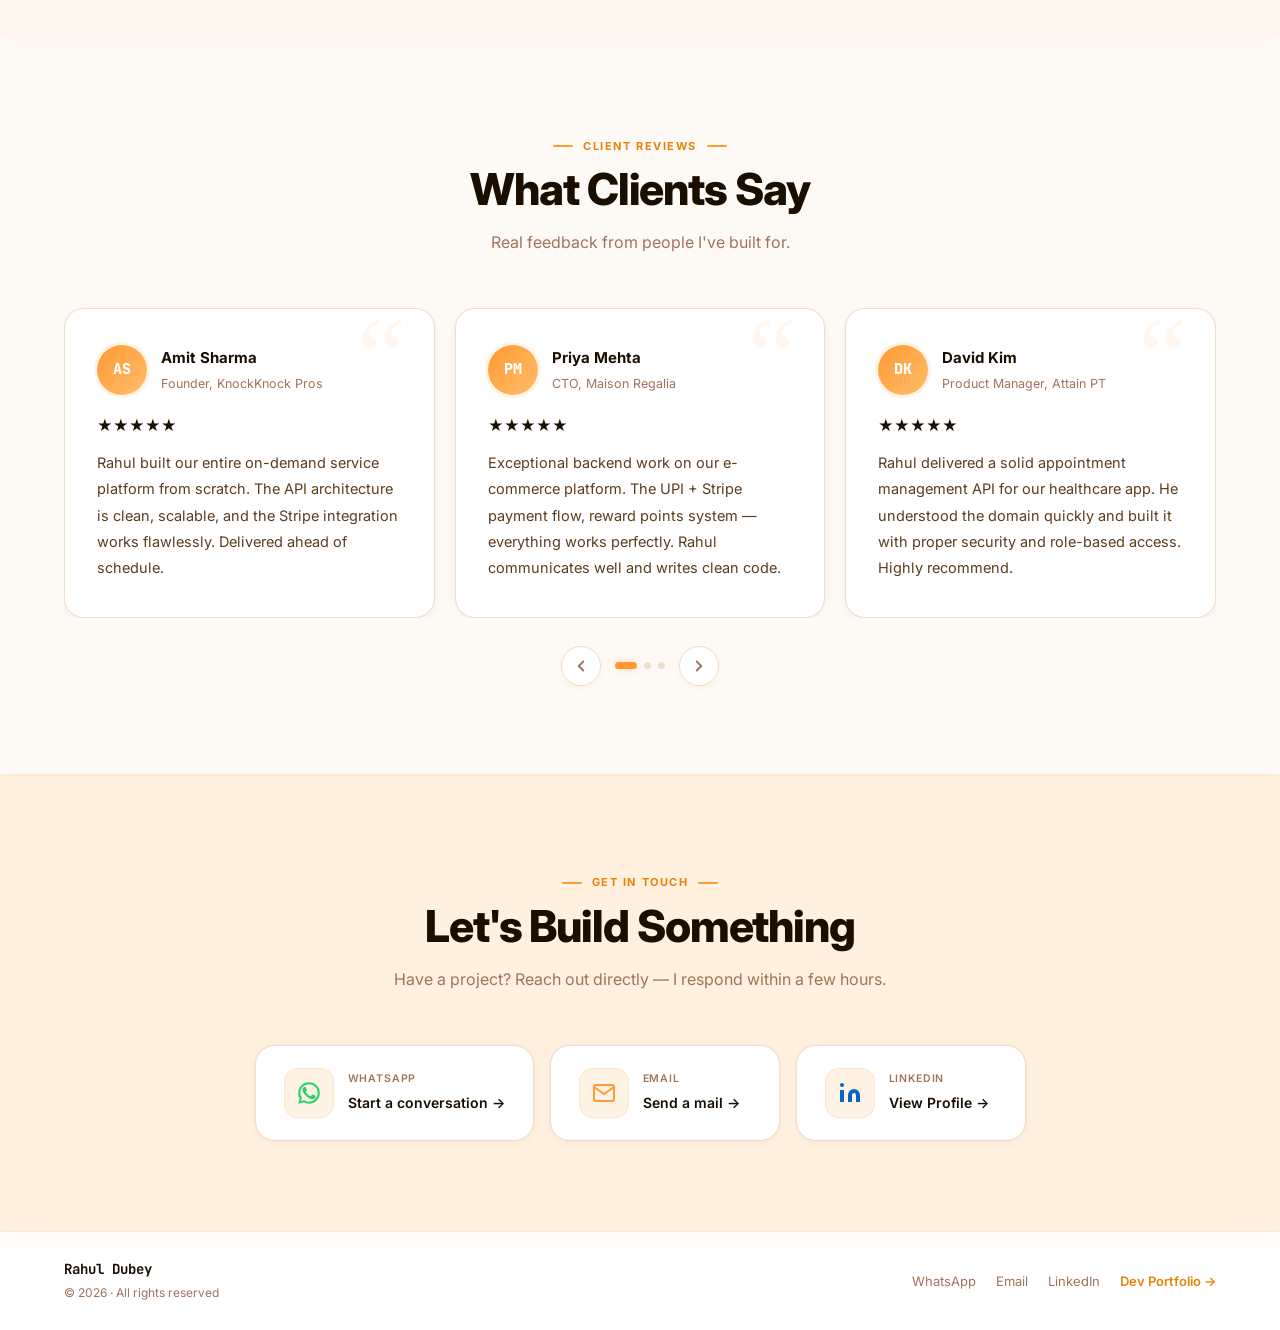
==== commit 4193657c: "update" ====
--- a/portfolio.html
+++ b/portfolio.html
@@ -3,9 +3,9 @@
 <head>
 <meta charset="UTF-8">
 <meta name="viewport" content="width=device-width, initial-scale=1.0">
-<title>Rahul Dubey — Hire a Backend Developer</title>
-<meta name="description" content="Hire Rahul Dubey — 5+ years Node.js backend developer. REST APIs, SaaS, Payments, AI. Contact via WhatsApp or Email.">
-<link rel="icon" href="data:image/svg+xml,<svg xmlns=%22http://www.w3.org/2000/svg%22 viewBox=%220 0 100 100%22><text y=%22.9em%22 font-size=%2290%22>�</text></svg>">
+<title id="pf-page-title">Portfolio</title>
+<meta name="description" id="pf-page-desc" content="">
+<link rel="icon" href="data:image/svg+xml,<svg xmlns=%22http://www.w3.org/2000/svg%22 viewBox=%220 0 100 100%22><text y=%22.9em%22 font-size=%2290%22>🔥</text></svg>">
 <link rel="preconnect" href="https://fonts.googleapis.com">
 <link rel="preconnect" href="https://fonts.gstatic.com" crossorigin>
 <link href="https://fonts.googleapis.com/css2?family=JetBrains+Mono:wght@400;700;800&family=Inter:wght@400;500;600;700;800;900&display=swap" rel="stylesheet">
@@ -15,119 +15,89 @@
 
 <canvas id="pf-canvas" aria-hidden="true"></canvas>
 
-<!-- ============ NAV ============ -->
+<!-- NAV -->
 <nav class="nav" id="pf-nav">
   <div class="nav-logo">
-    <span class="nav-logo-flame">🔥</span>
-    <span id="pf-nav-name">rahul.dev</span>
+    <span id="pf-nav-emoji" class="nav-logo-flame"></span>
+    <span id="pf-nav-name"></span>
   </div>
-  <div class="nav-links" id="pf-nav-links">
-    <a href="#services" class="nav-link">Services</a>
-    <a href="#projects" class="nav-link">Projects</a>
-    <a href="#why"      class="nav-link">Why Me</a>
-    <a href="#process"  class="nav-link">Process</a>
-    <a href="#testimonials" class="nav-link">Reviews</a>
-    <a href="#contact"  class="nav-link nav-cta">Hire Me</a>
-  </div>
+  <div class="nav-links" id="pf-nav-links"></div>
   <button class="nav-hamburger" id="pf-hamburger" aria-label="Menu">
     <span></span><span></span><span></span>
   </button>
 </nav>
 
-<!-- ============ HERO ============ -->
+<!-- HERO -->
 <section class="hero" id="home">
   <div class="hero-orb hero-orb-1" aria-hidden="true"></div>
   <div class="hero-orb hero-orb-2" aria-hidden="true"></div>
   <div class="hero-orb hero-orb-3" aria-hidden="true"></div>
-
   <div class="hero-inner">
     <div class="hero-badge">
       <span class="hero-badge-dot"></span>
-      <span id="pf-availability-text">Open to Freelance Projects</span>
+      <span id="pf-availability-text"></span>
     </div>
-
-    <h1 class="hero-name" id="pf-hero-name">I'm <span class="hero-name-accent">Rahul</span></h1>
-
+    <h1 class="hero-name" id="pf-hero-name"></h1>
     <div class="hero-typewriter-wrap">
-      <span class="hero-tw-prefix">I build </span>
+      <span class="hero-tw-prefix" id="pf-tw-prefix"></span>
       <span class="hero-tw-text" id="pf-typewriter"></span>
     </div>
-
-    <p class="hero-sub" id="pf-hero-sub">Backend Developer · 5+ years shipping production-ready APIs for startups and enterprises across India and beyond.</p>
-
-    <div class="hero-ctas">
-      <a href="#" id="pf-wa-btn" class="btn-wa" target="_blank" rel="noopener">
-        <svg width="20" height="20" viewBox="0 0 24 24" fill="currentColor"><path d="M17.472 14.382c-.297-.149-1.758-.867-2.03-.967-.273-.099-.471-.148-.67.15-.197.297-.767.966-.94 1.164-.173.199-.347.223-.644.075-.297-.15-1.255-.463-2.39-1.475-.883-.788-1.48-1.761-1.653-2.059-.173-.297-.018-.458.13-.606.134-.133.298-.347.446-.52.149-.174.198-.298.298-.497.099-.198.05-.371-.025-.52-.075-.149-.669-1.612-.916-2.207-.242-.579-.487-.5-.669-.51-.173-.008-.371-.01-.57-.01-.198 0-.52.074-.792.372-.272.297-1.04 1.016-1.04 2.479 0 1.462 1.065 2.875 1.213 3.074.149.198 2.096 3.2 5.077 4.487.709.306 1.262.489 1.694.625.712.227 1.36.195 1.871.118.571-.085 1.758-.719 2.006-1.413.248-.694.248-1.289.173-1.413-.074-.124-.272-.198-.57-.347z"/><path d="M12 2C6.477 2 2 6.477 2 12c0 1.85.505 3.58 1.383 5.065L2.05 21.95l5.003-1.312A9.957 9.957 0 0 0 12 22c5.523 0 10-4.477 10-10S17.523 2 12 2zm0 18a7.95 7.95 0 0 1-4.073-1.117l-.292-.173-3.005.788.802-2.93-.19-.302A7.957 7.957 0 0 1 4 12c0-4.411 3.589-8 8-8s8 3.589 8 8-3.589 8-8 8z"/></svg>
-        WhatsApp Me
-      </a>
-      <a href="#" id="pf-email-btn" class="btn-email">
-        <svg width="17" height="17" viewBox="0 0 24 24" fill="none" stroke="currentColor" stroke-width="2" stroke-linecap="round" stroke-linejoin="round"><path d="M4 4h16c1.1 0 2 .9 2 2v12c0 1.1-.9 2-2 2H4c-1.1 0-2-.9-2-2V6c0-1.1.9-2 2-2z"/><polyline points="22,6 12,13 2,6"/></svg>
-        Send Email
-      </a>
-      <a href="#projects" class="btn-ghost">View Work ↓</a>
-    </div>
-
+    <p class="hero-sub" id="pf-hero-sub"></p>
+    <div class="hero-ctas" id="pf-hero-ctas"></div>
     <div class="hero-stats" id="pf-hero-stats"></div>
   </div>
-
   <a href="#services" class="scroll-cue" aria-label="Scroll down">
     <span class="scroll-cue-line"></span>
   </a>
 </section>
 
-<!-- ============ SERVICES ============ -->
+<!-- SERVICES -->
 <section id="services" class="section-dark">
   <div class="section-wrap">
-    <div class="section-eyebrow">What I Do</div>
-    <h2 class="section-heading">Services</h2>
-    <p class="section-sub">End-to-end backend development — from architecture to deployment.</p>
+    <div class="section-eyebrow" id="pf-svc-eyebrow"></div>
+    <h2 class="section-heading" id="pf-svc-heading"></h2>
+    <p class="section-sub" id="pf-svc-sub"></p>
     <div class="services-grid" id="pf-services"></div>
   </div>
 </section>
 
-<!-- ============ PROJECTS ============ -->
+<!-- PROJECTS -->
 <section id="projects" class="section-darker">
   <div class="section-wrap">
-    <div class="section-eyebrow">My Work</div>
-    <h2 class="section-heading">Featured Projects</h2>
-    <p class="section-sub">Real products shipped for real clients across multiple industries.</p>
-    <div class="filter-row">
-      <button class="filter-btn active" data-filter="all">All</button>
-      <button class="filter-btn" data-filter="api">API</button>
-      <button class="filter-btn" data-filter="saas">SaaS</button>
-      <button class="filter-btn" data-filter="iot">IoT</button>
-      <button class="filter-btn" data-filter="ai">AI</button>
-    </div>
+    <div class="section-eyebrow" id="pf-proj-eyebrow"></div>
+    <h2 class="section-heading" id="pf-proj-heading"></h2>
+    <p class="section-sub" id="pf-proj-sub"></p>
+    <div class="filter-row" id="pf-filter-row"></div>
     <div class="projects-grid" id="pf-projects"></div>
   </div>
 </section>
 
-<!-- ============ WHY ME ============ -->
+<!-- WHY ME -->
 <section id="why" class="section-dark">
   <div class="section-wrap section-center">
-    <div class="section-eyebrow">Why Choose Me</div>
-    <h2 class="section-heading">What You Get</h2>
-    <p class="section-sub">Beyond code — I care about your product's success.</p>
+    <div class="section-eyebrow" id="pf-why-eyebrow"></div>
+    <h2 class="section-heading" id="pf-why-heading"></h2>
+    <p class="section-sub" id="pf-why-sub"></p>
     <div class="why-grid" id="pf-why-grid"></div>
   </div>
 </section>
 
-<!-- ============ PROCESS ============ -->
+<!-- PROCESS -->
 <section id="process" class="section-darker">
   <div class="section-wrap section-center">
-    <div class="section-eyebrow">How It Works</div>
-    <h2 class="section-heading">My Process</h2>
-    <p class="section-sub">Simple, transparent, and stress-free from start to finish.</p>
+    <div class="section-eyebrow" id="pf-proc-eyebrow"></div>
+    <h2 class="section-heading" id="pf-proc-heading"></h2>
+    <p class="section-sub" id="pf-proc-sub"></p>
     <div class="process-track" id="pf-process"></div>
   </div>
 </section>
 
-<!-- ============ TESTIMONIALS ============ -->
+<!-- TESTIMONIALS -->
 <section id="testimonials" class="section-dark">
   <div class="section-wrap section-center">
-    <div class="section-eyebrow">Client Reviews</div>
-    <h2 class="section-heading">What Clients Say</h2>
-    <p class="section-sub">Real feedback from people I've built for.</p>
+    <div class="section-eyebrow" id="pf-test-eyebrow"></div>
+    <h2 class="section-heading" id="pf-test-heading"></h2>
+    <p class="section-sub" id="pf-test-sub"></p>
     <div class="testimonials-track" id="pf-testimonials"></div>
     <div class="testimonials-nav">
       <button class="tnav-btn" id="pf-tprev" aria-label="Previous">
@@ -141,55 +111,23 @@
   </div>
 </section>
 
-<!-- ============ CONTACT ============ -->
+<!-- CONTACT -->
 <section id="contact" class="section-contact">
   <div class="section-wrap section-center">
-    <div class="section-eyebrow">Get In Touch</div>
-    <h2 class="section-heading">Let's Build Something</h2>
-    <p class="section-sub">Have a project? Reach out directly — I respond within a few hours.</p>
-    <div class="contact-cards" id="pf-contact-cards">
-      <a href="#" id="pf-wa-cta" class="contact-card contact-wa" target="_blank" rel="noopener">
-        <div class="contact-card-icon">
-          <svg width="26" height="26" viewBox="0 0 24 24" fill="#25d366"><path d="M17.472 14.382c-.297-.149-1.758-.867-2.03-.967-.273-.099-.471-.148-.67.15-.197.297-.767.966-.94 1.164-.173.199-.347.223-.644.075-.297-.15-1.255-.463-2.39-1.475-.883-.788-1.48-1.761-1.653-2.059-.173-.297-.018-.458.13-.606.134-.133.298-.347.446-.52.149-.174.198-.298.298-.497.099-.198.05-.371-.025-.52-.075-.149-.669-1.612-.916-2.207-.242-.579-.487-.5-.669-.51-.173-.008-.371-.01-.57-.01-.198 0-.52.074-.792.372-.272.297-1.04 1.016-1.04 2.479 0 1.462 1.065 2.875 1.213 3.074.149.198 2.096 3.2 5.077 4.487.709.306 1.262.489 1.694.625.712.227 1.36.195 1.871.118.571-.085 1.758-.719 2.006-1.413.248-.694.248-1.289.173-1.413-.074-.124-.272-.198-.57-.347z"/><path d="M12 2C6.477 2 2 6.477 2 12c0 1.85.505 3.58 1.383 5.065L2.05 21.95l5.003-1.312A9.957 9.957 0 0 0 12 22c5.523 0 10-4.477 10-10S17.523 2 12 2zm0 18a7.95 7.95 0 0 1-4.073-1.117l-.292-.173-3.005.788.802-2.93-.19-.302A7.957 7.957 0 0 1 4 12c0-4.411 3.589-8 8-8s8 3.589 8 8-3.589 8-8 8z"/></svg>
-        </div>
-        <div class="contact-card-text">
-          <div class="contact-card-label">WhatsApp</div>
-          <div class="contact-card-value">Start a conversation →</div>
-        </div>
-      </a>
-      <a href="#" id="pf-email-cta" class="contact-card contact-em">
-        <div class="contact-card-icon">
-          <svg width="24" height="24" viewBox="0 0 24 24" fill="none" stroke="#FF9933" stroke-width="2" stroke-linecap="round" stroke-linejoin="round"><path d="M4 4h16c1.1 0 2 .9 2 2v12c0 1.1-.9 2-2 2H4c-1.1 0-2-.9-2-2V6c0-1.1.9-2 2-2z"/><polyline points="22,6 12,13 2,6"/></svg>
-        </div>
-        <div class="contact-card-text">
-          <div class="contact-card-label">Email</div>
-          <div class="contact-card-value" id="pf-email-cta-val">Send a mail →</div>
-        </div>
-      </a>
-      <a href="#" id="pf-li-cta" class="contact-card contact-li" target="_blank" rel="noopener">
-        <div class="contact-card-icon">
-          <svg width="24" height="24" viewBox="0 0 24 24" fill="#0a66c2"><path d="M16 8a6 6 0 0 1 6 6v7h-4v-7a2 2 0 0 0-2-2 2 2 0 0 0-2 2v7h-4v-7a6 6 0 0 1 6-6zM2 9h4v12H2z"/><circle cx="4" cy="4" r="2"/></svg>
-        </div>
-        <div class="contact-card-text">
-          <div class="contact-card-label">LinkedIn</div>
-          <div class="contact-card-value">View Profile →</div>
-        </div>
-      </a>
-    </div>
+    <div class="section-eyebrow" id="pf-cont-eyebrow"></div>
+    <h2 class="section-heading" id="pf-cont-heading"></h2>
+    <p class="section-sub" id="pf-cont-sub"></p>
+    <div class="contact-cards" id="pf-contact-cards"></div>
   </div>
 </section>
 
-<!-- ============ FOOTER ============ -->
+<!-- FOOTER -->
 <footer class="footer">
   <div class="footer-left">
-    <span class="footer-name" id="pf-footer-name">Rahul Dubey</span>
-    <span class="footer-copy">© <span id="pf-year"></span> · All rights reserved</span>
+    <span class="footer-name" id="pf-footer-name"></span>
+    <span class="footer-copy">© <span id="pf-year"></span> · <span id="pf-footer-tagline"></span></span>
   </div>
-  <div class="footer-links">
-    <a href="#" id="pf-footer-wa" target="_blank" rel="noopener">WhatsApp</a>
-    <a href="#" id="pf-footer-email">Email</a>
-    <a href="#" id="pf-footer-li" target="_blank" rel="noopener">LinkedIn</a>
-  </div>
+  <div class="footer-links" id="pf-footer-links"></div>
 </footer>
 
 <script src="assets/js/portfolio.js"></script>
